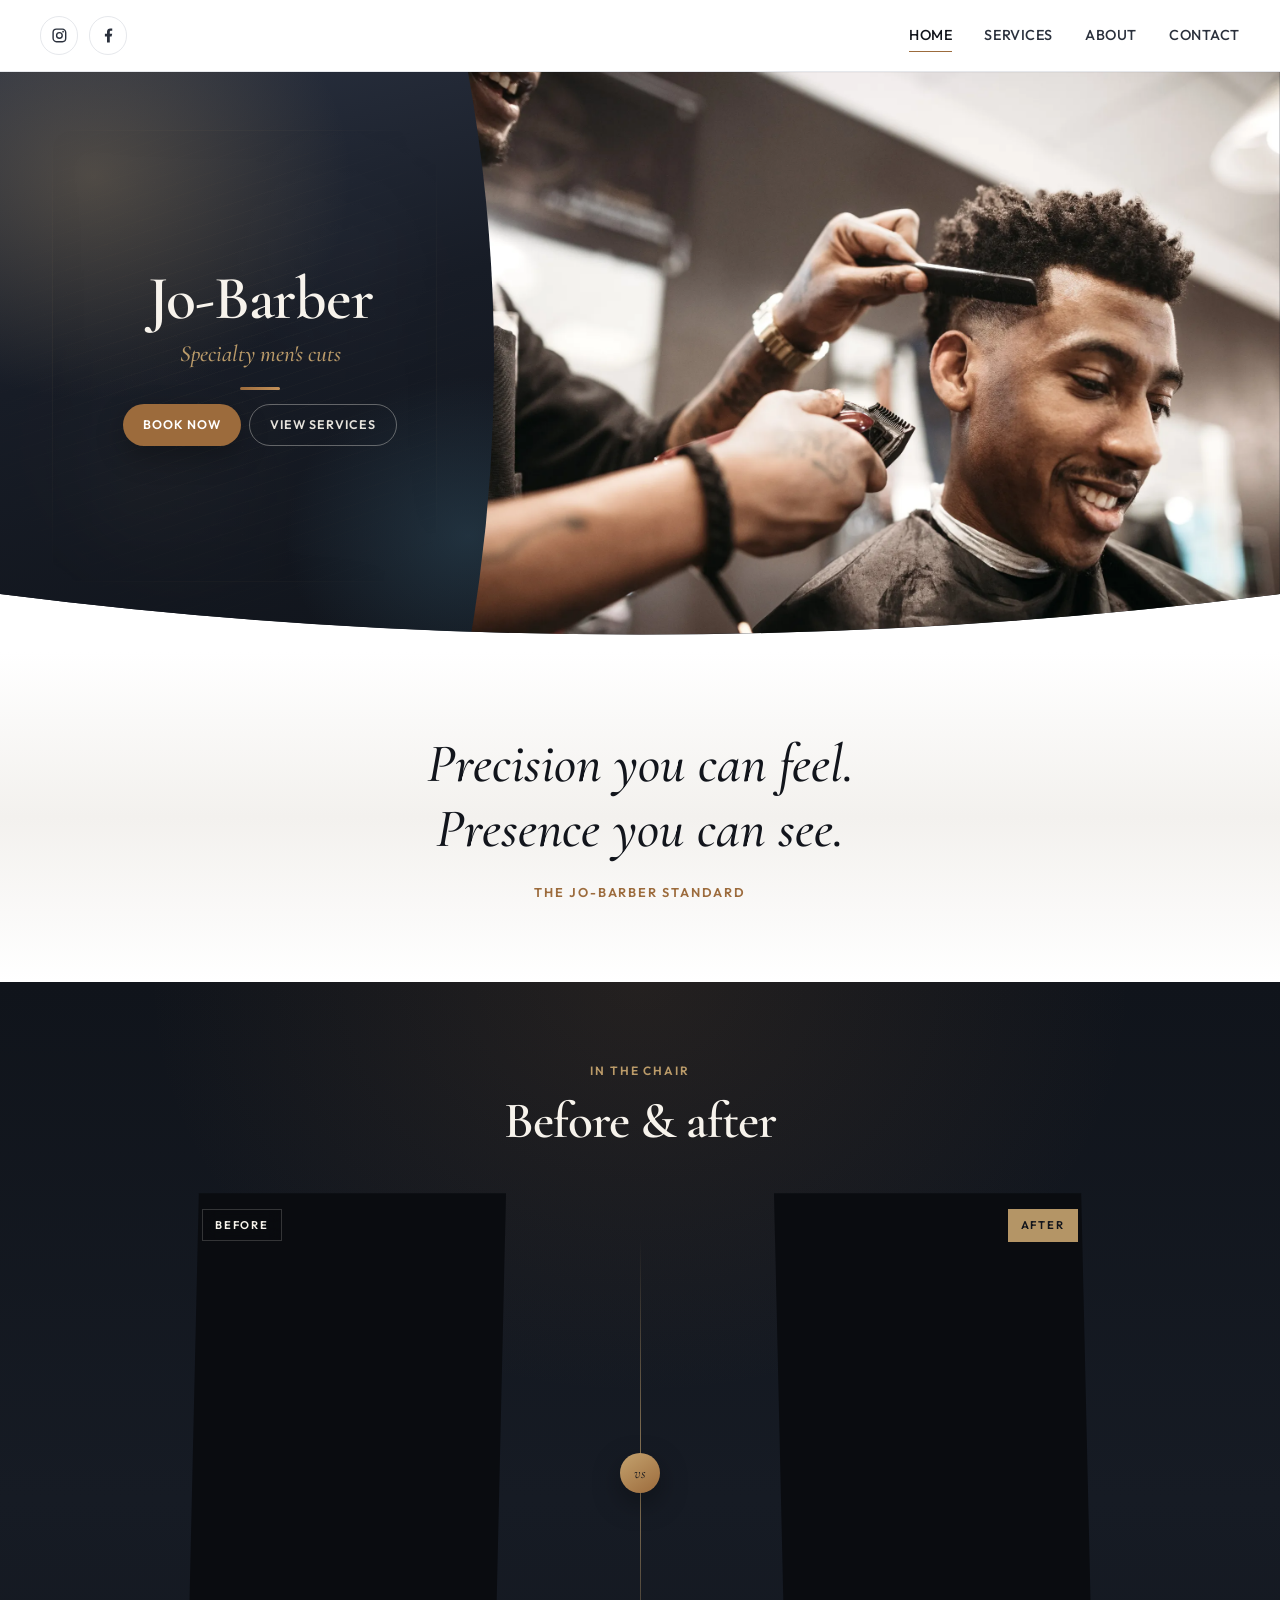
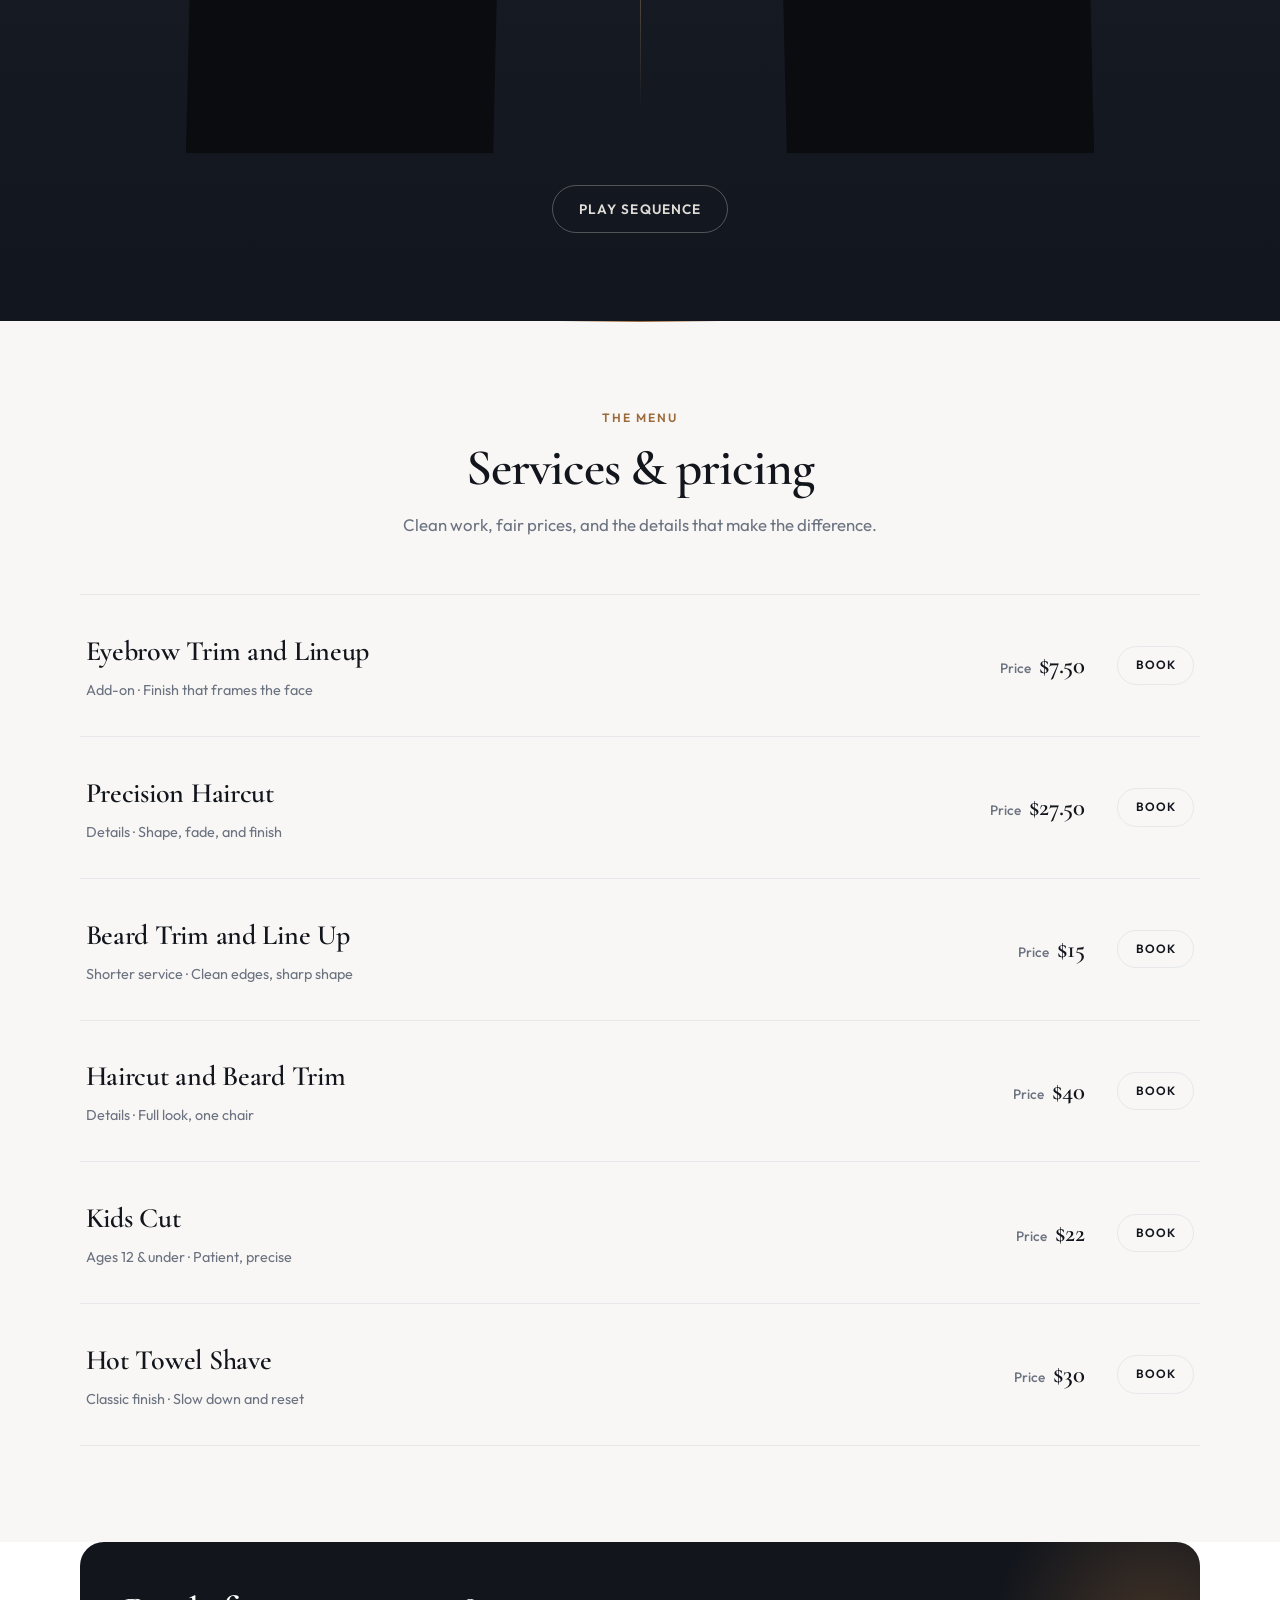
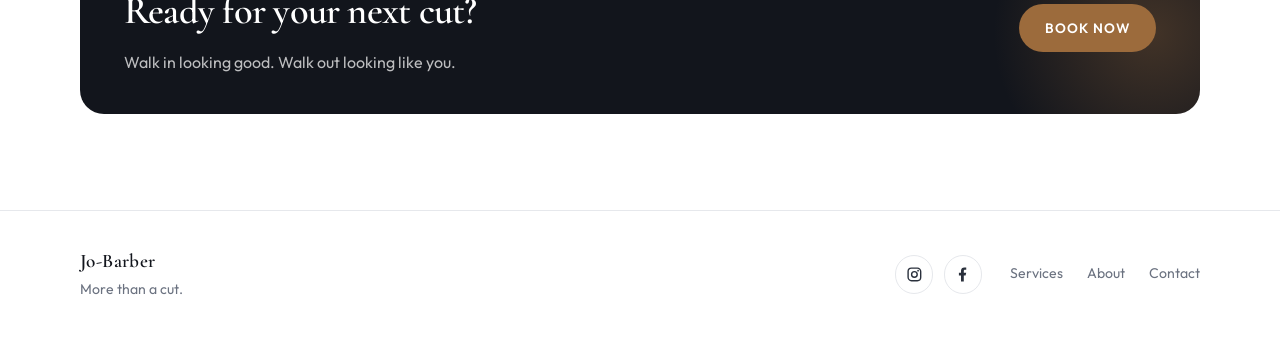
==== index.html @ af5b4050 "Initial commit of the Jo-Barber static site. Ready for GitHub Pages hosting with relative asset path" ====
<!DOCTYPE html>
<html lang="en">
  <head>
    <meta charset="UTF-8" />
    <meta name="viewport" content="width=device-width, initial-scale=1.0" />
    <title>Jo-Barber — Specialty men's cuts</title>
    <meta
      name="description"
      content="Jo-Barber — specialty men's cuts, clean lineups, and grooming that feels personal. Book your next appointment."
    />
    <link rel="preconnect" href="https://fonts.googleapis.com" />
    <link rel="preconnect" href="https://fonts.gstatic.com" crossorigin />
    <link
      href="https://fonts.googleapis.com/css2?family=Cormorant+Garamond:ital,wght@0,500;0,600;0,700;1,500&family=Outfit:wght@400;500;600;700&display=swap"
      rel="stylesheet"
    />
    <link rel="stylesheet" href="css/styles.css" />
  </head>
  <body>
    <svg class="hero-svg-defs" aria-hidden="true" focusable="false">
      <defs>
        <!-- Soft single bulge on the panel's right edge -->
        <clipPath id="panel-clip" clipPathUnits="objectBoundingBox">
          <path d="M 0 0 L 0.9 0 Q 1 0.5 0.9 1 L 0 1 Z" />
        </clipPath>
        <!-- Convex bottom across the full banner (text + image) — gentler so CTAs stay clear -->
        <clipPath id="banner-clip" clipPathUnits="objectBoundingBox">
          <path d="M 0 0 L 1 0 L 1 0.9 Q 0.5 1.04 0 0.9 Z" />
        </clipPath>
      </defs>
    </svg>

    <header class="site-header site-header--home">
      <div class="site-header__inner">
        <div class="social" aria-label="Social media">
          <a
            class="social__link social__link--ig"
            href="https://www.instagram.com/jo_barber32/"
            target="_blank"
            rel="noopener noreferrer"
            aria-label="Instagram"
          >
            <svg viewBox="0 0 24 24" aria-hidden="true">
              <path
                d="M7.8 2h8.4C19.4 2 22 4.6 22 7.8v8.4a5.8 5.8 0 0 1-5.8 5.8H7.8C4.6 22 2 19.4 2 16.2V7.8A5.8 5.8 0 0 1 7.8 2m-.2 2A3.6 3.6 0 0 0 4 7.6v8.8C4 18.39 5.61 20 7.6 20h8.8a3.6 3.6 0 0 0 3.6-3.6V7.6C20 5.61 18.39 4 16.4 4H7.6m9.65 1.5a1.25 1.25 0 0 1 1.25 1.25A1.25 1.25 0 0 1 17.25 8 1.25 1.25 0 0 1 16 6.75a1.25 1.25 0 0 1 1.25-1.25M12 7a5 5 0 0 1 5 5 5 5 0 0 1-5 5 5 5 0 0 1-5-5 5 5 0 0 1 5-5m0 2a3 3 0 0 0-3 3 3 3 0 0 0 3 3 3 3 0 0 0 3-3 3 3 0 0 0-3-3z"
              />
            </svg>
          </a>
          <a
            class="social__link social__link--fb"
            href="https://www.facebook.com/jorun.christianson.7"
            target="_blank"
            rel="noopener noreferrer"
            aria-label="Facebook"
          >
            <svg viewBox="0 0 24 24" aria-hidden="true">
              <path
                d="M14 13.5h2.5l1-4H14v-2c0-1.03 0-2 2-2h1.5V2.14c-.326-.043-1.557-.14-2.857-.14C11.928 2 10 3.657 10 6.7v2.8H7v4h3V22h4v-8.5z"
              />
            </svg>
          </a>
        </div>
        <button class="nav-toggle" type="button" aria-label="Open menu" aria-expanded="false">
          <span></span>
        </button>
        <nav class="nav" aria-label="Primary">
          <a href="index.html" aria-current="page">Home</a>
          <a href="services.html">Services</a>
          <a href="about.html">About</a>
          <a href="contact.html">Contact</a>
        </nav>
      </div>
    </header>

    <main>
      <section class="hero" aria-label="Welcome">
        <div class="hero__media">
              <img
                src="images/todecacho.webp"
                alt="Barber detailing a clean hairline with clippers"
                width="1600"
                height="1067"
              />
        </div>
        <div class="hero__panel">
          <div class="hero__pattern" aria-hidden="true"></div>
          <div class="hero__copy">
            <h1 class="hero__title">Jo-Barber</h1>
            <p class="hero__tagline">Specialty men's cuts</p>
            <div class="hero__accent" aria-hidden="true"></div>
            <div class="hero__actions">
              <button class="btn btn--primary" type="button">Book Now</button>
              <a class="btn btn--ghost" href="services.html">View services</a>
            </div>
          </div>
        </div>
      </section>

      <section class="statement reveal">
        <div class="container">
          <p class="statement__quote">
            Precision you can feel. Presence you can see.
          </p>
          <p class="statement__attr">The Jo-Barber standard</p>
        </div>
      </section>

      <section class="reel" aria-label="Before and after">
        <div class="container">
          <header class="reel__header reveal">
            <p class="section__eyebrow">In the chair</p>
            <h2 class="section__title">Before &amp; after</h2>
          </header>

          <div class="reel__stage reveal">
            <div class="reel__panel">
              <div class="reel__frame">
                <video
                  class="reel__video reel__video--before"
                  src="images/before.mp4"
                  muted
                  playsinline
                  preload="auto"
                ></video>
                <span class="reel__tag">Before</span>
              </div>
            </div>

            <div class="reel__split" aria-hidden="true">
              <span class="reel__split-line"></span>
              <span class="reel__split-mark">vs</span>
            </div>

            <div class="reel__panel">
              <div class="reel__frame">
                <video
                  class="reel__video reel__video--after"
                  src="images/after.mp4"
                  muted
                  playsinline
                  preload="auto"
                ></video>
                <span class="reel__tag reel__tag--after">After</span>
              </div>
            </div>
          </div>

          <div class="reel__controls reveal">
            <button class="btn btn--ghost reel__toggle" type="button" aria-pressed="false">
              Play sequence
            </button>
          </div>
        </div>
      </section>

      <section class="section services" id="services">
        <div class="container">
          <header class="section__header reveal">
            <p class="section__eyebrow">The menu</p>
            <h2 class="section__title">Services &amp; pricing</h2>
            <p class="section__sub">
              Clean work, fair prices, and the details that make the difference.
            </p>
          </header>

          <ul class="service-list">
            <li class="service">
              <div class="service__info">
                <h3 class="service__name">Eyebrow Trim and Lineup</h3>
                <p class="service__meta">Add-on · Finish that frames the face</p>
              </div>
              <p class="service__price"><span>Price</span> $7.50</p>
              <button class="btn btn--ghost btn--sm" type="button">Book</button>
            </li>

            <li class="service">
              <div class="service__info">
                <h3 class="service__name">Precision Haircut</h3>
                <p class="service__meta">Details · Shape, fade, and finish</p>
              </div>
              <p class="service__price"><span>Price</span> $27.50</p>
              <button class="btn btn--ghost btn--sm" type="button">Book</button>
            </li>

            <li class="service">
              <div class="service__info">
                <h3 class="service__name">Beard Trim and Line Up</h3>
                <p class="service__meta">Shorter service · Clean edges, sharp shape</p>
              </div>
              <p class="service__price"><span>Price</span> $15</p>
              <button class="btn btn--ghost btn--sm" type="button">Book</button>
            </li>

            <li class="service">
              <div class="service__info">
                <h3 class="service__name">Haircut and Beard Trim</h3>
                <p class="service__meta">Details · Full look, one chair</p>
              </div>
              <p class="service__price"><span>Price</span> $40</p>
              <button class="btn btn--ghost btn--sm" type="button">Book</button>
            </li>

            <li class="service">
              <div class="service__info">
                <h3 class="service__name">Kids Cut</h3>
                <p class="service__meta">Ages 12 &amp; under · Patient, precise</p>
              </div>
              <p class="service__price"><span>Price</span> $22</p>
              <button class="btn btn--ghost btn--sm" type="button">Book</button>
            </li>

            <li class="service">
              <div class="service__info">
                <h3 class="service__name">Hot Towel Shave</h3>
                <p class="service__meta">Classic finish · Slow down and reset</p>
              </div>
              <p class="service__price"><span>Price</span> $30</p>
              <button class="btn btn--ghost btn--sm" type="button">Book</button>
            </li>
          </ul>
        </div>
      </section>

      <section class="cta">
        <div class="container">
          <div class="cta__panel reveal">
            <div class="cta__copy">
              <h2>Ready for your next cut?</h2>
              <p>Walk in looking good. Walk out looking like you.</p>
            </div>
            <button class="btn btn--primary" type="button">Book Now</button>
          </div>
        </div>
      </section>
    </main>

    <footer class="site-footer">
      <div class="container site-footer__inner">
        <div class="site-footer__brand">
          <a class="brand" href="index.html">Jo-Barber</a>
          <p>More than a cut.</p>
        </div>
        <div class="site-footer__actions">
          <div class="social" aria-label="Social media">
            <a
              class="social__link social__link--ig"
              href="https://www.instagram.com/jo_barber32/"
              target="_blank"
              rel="noopener noreferrer"
              aria-label="Instagram"
            >
              <svg viewBox="0 0 24 24" aria-hidden="true">
                <path
                  d="M7.8 2h8.4C19.4 2 22 4.6 22 7.8v8.4a5.8 5.8 0 0 1-5.8 5.8H7.8C4.6 22 2 19.4 2 16.2V7.8A5.8 5.8 0 0 1 7.8 2m-.2 2A3.6 3.6 0 0 0 4 7.6v8.8C4 18.39 5.61 20 7.6 20h8.8a3.6 3.6 0 0 0 3.6-3.6V7.6C20 5.61 18.39 4 16.4 4H7.6m9.65 1.5a1.25 1.25 0 0 1 1.25 1.25A1.25 1.25 0 0 1 17.25 8 1.25 1.25 0 0 1 16 6.75a1.25 1.25 0 0 1 1.25-1.25M12 7a5 5 0 0 1 5 5 5 5 0 0 1-5 5 5 5 0 0 1-5-5 5 5 0 0 1 5-5m0 2a3 3 0 0 0-3 3 3 3 0 0 0 3 3 3 3 0 0 0 3-3 3 3 0 0 0-3-3z"
                />
              </svg>
            </a>
            <a
              class="social__link social__link--fb"
              href="https://www.facebook.com/jorun.christianson.7"
              target="_blank"
              rel="noopener noreferrer"
              aria-label="Facebook"
            >
              <svg viewBox="0 0 24 24" aria-hidden="true">
                <path
                  d="M14 13.5h2.5l1-4H14v-2c0-1.03 0-2 2-2h1.5V2.14c-.326-.043-1.557-.14-2.857-.14C11.928 2 10 3.657 10 6.7v2.8H7v4h3V22h4v-8.5z"
                />
              </svg>
            </a>
          </div>
          <nav class="footer-nav" aria-label="Footer">
            <a href="services.html">Services</a>
            <a href="about.html">About</a>
            <a href="contact.html">Contact</a>
          </nav>
        </div>
      </div>
    </footer>

    <script src="js/main.js"></script>
  </body>
</html>
---- css/styles.css ----
/* Jo-Barber — modern barbershop landing */

:root {
  --ink: #12151c;
  --ink-soft: #2a303c;
  --muted: #6b7280;
  --line: #e6e8ec;
  --paper: #f8f7f5;
  --white: #ffffff;
  --accent: #9c6b3c;
  --accent-deep: #7a5230;
  --accent-soft: rgba(156, 107, 60, 0.12);
  --shadow: 0 24px 60px rgba(18, 21, 28, 0.12);
  --font-display: "Cormorant Garamond", Georgia, serif;
  --font-body: "Outfit", system-ui, sans-serif;
  --nav-h: 4.5rem;
  --ease: cubic-bezier(0.22, 1, 0.36, 1);
}

*,
*::before,
*::after {
  box-sizing: border-box;
}

html {
  scroll-behavior: smooth;
}

body {
  margin: 0;
  font-family: var(--font-body);
  color: var(--ink);
  background: var(--white);
  line-height: 1.55;
  -webkit-font-smoothing: antialiased;
  text-rendering: optimizeLegibility;
}

img {
  display: block;
  max-width: 100%;
}

a {
  color: inherit;
  text-decoration: none;
}

button {
  font: inherit;
  cursor: pointer;
  border: none;
  background: none;
}

.container {
  width: min(1120px, calc(100% - 3rem));
  margin-inline: auto;
}

/* —— Header —— */
.site-header {
  position: relative;
  z-index: 30;
  height: var(--nav-h);
  background: var(--white);
  border-bottom: 1px solid var(--line);
  box-shadow: 0 1px 0 rgba(18, 21, 28, 0.03);
}

.site-header__inner {
  position: relative;
  height: 100%;
  display: flex;
  align-items: center;
  justify-content: space-between;
  width: min(1200px, calc(100% - 2.5rem));
  margin-inline: auto;
}

.site-header--home .site-header__inner {
  justify-content: flex-end;
}

.site-header--home .nav-toggle {
  position: static;
  margin-left: auto;
}

.brand {
  font-family: var(--font-display);
  font-size: 1.45rem;
  font-weight: 600;
  letter-spacing: 0.02em;
  color: var(--ink);
}

.nav {
  display: flex;
  align-items: center;
  gap: 2rem;
}

.nav a {
  font-size: 0.9rem;
  font-weight: 500;
  letter-spacing: 0.04em;
  text-transform: uppercase;
  color: var(--ink-soft);
  position: relative;
  transition: color 0.25s var(--ease);
}

.nav a::after {
  content: "";
  position: absolute;
  left: 0;
  bottom: -0.35rem;
  width: 100%;
  height: 1.5px;
  background: var(--accent);
  transform: scaleX(0);
  transform-origin: left;
  transition: transform 0.3s var(--ease);
}

.nav a:hover,
.nav a[aria-current="page"] {
  color: var(--ink);
}

.nav a:hover::after,
.nav a[aria-current="page"]::after {
  transform: scaleX(1);
}

.nav-toggle {
  display: none;
  width: 2.5rem;
  height: 2.5rem;
  place-items: center;
  border-radius: 999px;
  border: 1px solid var(--line);
}

.nav-toggle span {
  display: block;
  width: 1.1rem;
  height: 1.5px;
  background: var(--ink);
  position: relative;
}

.nav-toggle span::before,
.nav-toggle span::after {
  content: "";
  position: absolute;
  left: 0;
  width: 100%;
  height: 100%;
  background: var(--ink);
}

.nav-toggle span::before {
  top: -5px;
}

.nav-toggle span::after {
  top: 5px;
}

/* —— Buttons —— */
.btn {
  display: inline-flex;
  align-items: center;
  justify-content: center;
  gap: 0.5rem;
  min-height: 3rem;
  padding: 0.75rem 1.6rem;
  border-radius: 999px;
  font-size: 0.85rem;
  font-weight: 600;
  letter-spacing: 0.08em;
  text-transform: uppercase;
  transition:
    background 0.3s var(--ease),
    color 0.3s var(--ease),
    transform 0.3s var(--ease),
    box-shadow 0.3s var(--ease);
}

.btn--primary {
  background: var(--ink);
  color: var(--white);
  box-shadow: 0 10px 30px rgba(18, 21, 28, 0.18);
}

.btn--primary:hover {
  background: var(--accent-deep);
  transform: translateY(-2px);
  box-shadow: 0 14px 34px rgba(122, 82, 48, 0.28);
}

.btn--ghost {
  background: transparent;
  color: var(--ink);
  border: 1px solid var(--line);
}

.btn--ghost:hover {
  border-color: var(--ink);
  background: var(--paper);
}

.hero__panel .btn--primary {
  background: var(--accent);
  color: var(--white);
  box-shadow: 0 10px 28px rgba(0, 0, 0, 0.28);
}

.hero__panel .btn--primary:hover {
  background: #b57d48;
  transform: translateY(-2px);
}

.hero__panel .btn--ghost {
  color: rgba(247, 243, 236, 0.92);
  border-color: rgba(247, 243, 236, 0.35);
}

.hero__panel .btn--ghost:hover {
  border-color: rgba(247, 243, 236, 0.7);
  background: rgba(255, 255, 255, 0.08);
}

.btn--sm {
  min-height: 2.4rem;
  padding: 0.45rem 1.1rem;
  font-size: 0.75rem;
}

/* —— Hero —— */
.hero {
  position: relative;
  height: clamp(440px, 52vw, 580px);
  background: #141820;
  overflow: hidden;
  clip-path: url(#banner-clip);
  -webkit-clip-path: url(#banner-clip);
}

.hero__media {
  position: absolute;
  inset: 0 0 0 30%;
  opacity: 0;
  animation: imageIn 1.1s var(--ease) 0.15s forwards;
}

.hero__media img {
  width: 100%;
  height: 100%;
  object-fit: cover;
  object-position: 55% center;
}

.hero__panel {
  position: absolute;
  z-index: 2;
  top: 0;
  left: 0;
  bottom: 0;
  width: min(42%, 520px);
  display: grid;
  place-items: center;
  background:
    radial-gradient(ellipse 90% 70% at 18% 18%, rgba(196, 162, 110, 0.28), transparent 55%),
    radial-gradient(ellipse 70% 55% at 90% 80%, rgba(55, 90, 110, 0.4), transparent 50%),
    linear-gradient(165deg, #2a3140 0%, #171c26 45%, #10141b 100%);
  clip-path: url(#panel-clip);
  -webkit-clip-path: url(#panel-clip);
}

.hero__pattern {
  position: absolute;
  inset: 0;
  opacity: 0.55;
  background-image:
    repeating-linear-gradient(
      -18deg,
      transparent 0,
      transparent 11px,
      rgba(196, 162, 110, 0.05) 11px,
      rgba(196, 162, 110, 0.05) 12px
    ),
    linear-gradient(135deg, rgba(255, 255, 255, 0.04) 1px, transparent 1px);
  background-size: auto, 22px 22px;
  pointer-events: none;
  mask-image: radial-gradient(ellipse 75% 70% at 45% 48%, #000 15%, transparent 72%);
}

.hero__pattern::before {
  content: "";
  position: absolute;
  inset: 0;
  background:
    radial-gradient(circle at 70% 30%, rgba(255, 255, 255, 0.06), transparent 28%),
    radial-gradient(circle at 25% 75%, rgba(196, 162, 110, 0.1), transparent 32%);
}

.hero__pattern::after {
  content: "";
  position: absolute;
  inset: 10% 16% 12% 10%;
  border: 1px solid rgba(196, 162, 110, 0.22);
  border-radius: 1.15rem;
  box-shadow: inset 0 0 40px rgba(0, 0, 0, 0.2);
  pointer-events: none;
}

.hero__copy {
  position: relative;
  z-index: 1;
  display: flex;
  flex-direction: column;
  align-items: center;
  justify-content: center;
  text-align: center;
  width: min(100%, 20.5rem);
  margin: 0;
  padding: 1.5rem 1.25rem 2rem;
  box-sizing: border-box;
}

.hero__title {
  font-family: var(--font-display);
  font-size: clamp(2.6rem, 5vw, 3.85rem);
  font-weight: 600;
  line-height: 0.95;
  letter-spacing: -0.02em;
  color: #f7f3ec;
  margin: 0;
  white-space: nowrap;
  opacity: 0;
  animation: riseIn 1s var(--ease) 0.15s forwards;
}

.hero__tagline {
  font-family: var(--font-display);
  font-size: clamp(1.15rem, 2vw, 1.45rem);
  font-weight: 500;
  font-style: italic;
  color: rgba(196, 162, 110, 0.95);
  margin: 0.55rem 0 0;
  opacity: 0;
  animation: riseIn 1s var(--ease) 0.3s forwards;
}

.hero__accent {
  width: 2.5rem;
  height: 3px;
  margin: 0.85rem auto 0.85rem;
  background: linear-gradient(90deg, var(--accent), #c4925a);
  border-radius: 2px;
  opacity: 0;
  animation: riseIn 0.8s var(--ease) 0.45s forwards;
}

.hero__lede {
  margin: 0 0 1.25rem;
  color: rgba(232, 228, 220, 0.72);
  font-size: 0.92rem;
  line-height: 1.5;
  max-width: 26ch;
  opacity: 0;
  animation: riseIn 1s var(--ease) 0.55s forwards;
}

.hero__actions {
  display: flex;
  flex-wrap: nowrap;
  justify-content: center;
  align-items: center;
  gap: 0.55rem;
  opacity: 0;
  animation: riseIn 1s var(--ease) 0.55s forwards;
}

.hero__actions .btn {
  min-height: 2.65rem;
  padding: 0.6rem 1.25rem;
  font-size: 0.78rem;
}

@keyframes riseIn {
  from {
    opacity: 0;
    transform: translateY(18px);
  }
  to {
    opacity: 1;
    transform: translateY(0);
  }
}

@keyframes imageIn {
  from {
    opacity: 0;
    transform: scale(1.04);
  }
  to {
    opacity: 1;
    transform: scale(1);
  }
}

.hero-svg-defs {
  position: absolute;
  width: 0;
  height: 0;
  overflow: hidden;
}

/* —— Section shared —— */
.section {
  padding: 5.5rem 0 6rem;
}

.section__header {
  text-align: center;
  max-width: 36rem;
  margin: 0 auto 3.5rem;
}

.section__eyebrow {
  margin: 0 0 0.75rem;
  font-size: 0.75rem;
  font-weight: 600;
  letter-spacing: 0.16em;
  text-transform: uppercase;
  color: var(--accent);
}

.section__title {
  margin: 0;
  font-family: var(--font-display);
  font-size: clamp(2.2rem, 4vw, 3.25rem);
  font-weight: 600;
  letter-spacing: -0.02em;
  line-height: 1.1;
  color: var(--ink);
}

.section__sub {
  margin: 1rem 0 0;
  color: var(--muted);
  font-size: 1.05rem;
}

/* —— Services —— */
.services {
  background: var(--paper);
  position: relative;
}

.services::before {
  content: "";
  position: absolute;
  left: 50%;
  top: 0;
  width: min(160px, 30vw);
  height: 1px;
  background: linear-gradient(90deg, transparent, var(--accent), transparent);
  transform: translateX(-50%);
}

.service-list {
  list-style: none;
  margin: 0;
  padding: 0;
  border-top: 1px solid var(--line);
}

.service {
  display: grid;
  grid-template-columns: 1fr auto auto;
  align-items: center;
  gap: 1.25rem 2rem;
  padding: 1.65rem 0.35rem;
  border-bottom: 1px solid var(--line);
  opacity: 0;
  transform: translateY(22px);
  transition:
    opacity 0.7s var(--ease),
    transform 0.7s var(--ease),
    background 0.3s var(--ease);
}

.service.is-visible {
  opacity: 1;
  transform: translateY(0);
}

.service:hover {
  background: rgba(255, 255, 255, 0.65);
}

.service__name {
  margin: 0;
  font-family: var(--font-display);
  font-size: clamp(1.35rem, 2.2vw, 1.75rem);
  font-weight: 600;
  letter-spacing: -0.01em;
  color: var(--ink);
}

.service__meta {
  margin: 0.35rem 0 0;
  font-size: 0.9rem;
  color: var(--muted);
}

.service__price {
  font-family: var(--font-display);
  font-size: 1.55rem;
  font-weight: 600;
  color: var(--ink);
  white-space: nowrap;
}

.service__price span {
  font-size: 0.85rem;
  font-family: var(--font-body);
  font-weight: 500;
  color: var(--muted);
  margin-right: 0.15rem;
}

/* —— Statement strip —— */
.statement {
  padding: 5rem 0;
  text-align: center;
  background:
    linear-gradient(180deg, var(--white), #f3f1ee 50%, var(--white));
}

.statement__quote {
  margin: 0 auto;
  max-width: 22ch;
  font-family: var(--font-display);
  font-size: clamp(2rem, 4.5vw, 3.4rem);
  font-weight: 500;
  font-style: italic;
  line-height: 1.2;
  color: var(--ink);
}

.statement__attr {
  margin: 1.25rem 0 0;
  font-size: 0.8rem;
  letter-spacing: 0.14em;
  text-transform: uppercase;
  color: var(--accent);
  font-weight: 600;
}

/* —— CTA band —— */
.cta {
  padding: 0 0 6rem;
}

.cta__panel {
  display: flex;
  flex-wrap: wrap;
  align-items: center;
  justify-content: space-between;
  gap: 1.5rem 2rem;
  padding: 2.5rem 2.75rem;
  background: var(--ink);
  color: var(--white);
  border-radius: 1.5rem;
  overflow: hidden;
  position: relative;
}

.cta__panel::before {
  content: "";
  position: absolute;
  inset: -40% -10% auto auto;
  width: 320px;
  height: 320px;
  border-radius: 50%;
  background: radial-gradient(circle, rgba(156, 107, 60, 0.35), transparent 70%);
  pointer-events: none;
}

.cta__copy {
  position: relative;
  z-index: 1;
}

.cta__copy h2 {
  margin: 0;
  font-family: var(--font-display);
  font-size: clamp(1.8rem, 3vw, 2.4rem);
  font-weight: 600;
  letter-spacing: -0.02em;
}

.cta__copy p {
  margin: 0.5rem 0 0;
  color: rgba(255, 255, 255, 0.72);
  max-width: 36ch;
}

.cta__panel .btn--primary {
  position: relative;
  z-index: 1;
  background: var(--accent);
  box-shadow: none;
}

.cta__panel .btn--primary:hover {
  background: #b57d48;
}

/* —— Footer —— */
.site-footer {
  border-top: 1px solid var(--line);
  padding: 2.25rem 0 2.75rem;
}

.site-footer__inner {
  display: flex;
  flex-wrap: wrap;
  align-items: center;
  justify-content: space-between;
  gap: 1.25rem 1.5rem;
}

.site-footer .brand {
  font-size: 1.2rem;
}

.site-footer p {
  margin: 0;
  font-size: 0.88rem;
  color: var(--muted);
}

.site-footer__brand {
  display: flex;
  flex-direction: column;
  gap: 0.15rem;
}

.site-footer__actions {
  display: flex;
  flex-wrap: wrap;
  align-items: center;
  gap: 1.25rem 1.75rem;
}

.footer-nav {
  display: flex;
  gap: 1.5rem;
}

.footer-nav a {
  font-size: 0.88rem;
  color: var(--muted);
  transition: color 0.2s ease;
}

.footer-nav a:hover {
  color: var(--ink);
}

/* —— Social icons —— */
.social {
  display: flex;
  align-items: center;
  gap: 0.65rem;
}

.social__link {
  display: grid;
  place-items: center;
  width: 2.4rem;
  height: 2.4rem;
  border-radius: 999px;
  color: var(--ink-soft);
  border: 1px solid var(--line);
  background: var(--white);
  transition:
    color 0.3s var(--ease),
    background 0.3s var(--ease),
    border-color 0.3s var(--ease),
    transform 0.35s var(--ease),
    box-shadow 0.35s var(--ease);
}

.social__link svg {
  width: 1.05rem;
  height: 1.05rem;
  fill: currentColor;
  transition: transform 0.35s var(--ease);
}

.social__link:hover {
  transform: scale(1.14);
  box-shadow: 0 10px 24px rgba(18, 21, 28, 0.12);
}

.social__link:hover svg {
  transform: scale(1.08);
}

.social__link--ig:hover {
  color: #fff;
  border-color: transparent;
  background: linear-gradient(135deg, #f58529, #dd2a7b 50%, #8134af);
}

.social__link--fb:hover {
  color: #fff;
  border-color: #1877f2;
  background: #1877f2;
}

.site-header .social {
  margin-right: auto;
}

.site-header--home .social {
  margin-right: 0;
  position: absolute;
  left: 0;
}

/* —— Cut showcase cards (services page) —— */
.page-hero--services {
  background:
    radial-gradient(ellipse 60% 80% at 10% 0%, rgba(156, 107, 60, 0.12), transparent 50%),
    radial-gradient(ellipse 50% 60% at 90% 40%, rgba(30, 50, 70, 0.06), transparent 45%),
    linear-gradient(180deg, #eceae6 0%, var(--paper) 100%);
  border-bottom: none;
  padding-bottom: 2.5rem;
}

.page-hero--services .section__eyebrow {
  margin-bottom: 0.75rem;
}

.cuts {
  padding: 0 0 6rem;
  background:
    linear-gradient(180deg, var(--paper) 0%, #f3f1ee 40%, var(--white) 100%);
}

.cuts__list {
  display: flex;
  flex-direction: column;
  gap: 2rem;
}

.cut-card {
  display: grid;
  grid-template-columns: minmax(200px, 0.9fr) minmax(0, 1.2fr);
  align-items: stretch;
  min-height: 280px;
  background: #161b24;
  color: #f7f3ec;
  overflow: hidden;
  position: relative;
  box-shadow: 0 28px 60px rgba(18, 21, 28, 0.18);
  transition:
    transform 0.45s var(--ease),
    box-shadow 0.45s var(--ease);
}

.cut-card:hover {
  transform: translateY(-4px);
  box-shadow: 0 36px 70px rgba(18, 21, 28, 0.24);
}

.cut-card:nth-child(even) {
  background: #1a222e;
}

.cut-card__media {
  position: relative;
  min-height: 260px;
  overflow: hidden;
  clip-path: polygon(0 0, 92% 0, 100% 100%, 0 100%);
}

.cut-card__media img {
  width: 100%;
  height: 100%;
  object-fit: cover;
  object-position: center top;
  transition: transform 0.7s var(--ease);
}

.cut-card:hover .cut-card__media img {
  transform: scale(1.05);
}

.cut-card__glow {
  position: absolute;
  inset: 0;
  background: linear-gradient(
    90deg,
    transparent 40%,
    rgba(22, 27, 36, 0.15) 70%,
    rgba(22, 27, 36, 0.85) 100%
  );
  pointer-events: none;
}

.cut-card__body {
  position: relative;
  display: flex;
  flex-direction: column;
  justify-content: center;
  padding: 2.25rem 2.5rem 2.25rem 1.75rem;
  z-index: 1;
}

.cut-card__index {
  position: absolute;
  top: 0.85rem;
  right: 1.25rem;
  font-family: var(--font-display);
  font-size: clamp(3.5rem, 8vw, 5.5rem);
  font-weight: 600;
  line-height: 1;
  color: rgba(255, 255, 255, 0.05);
  pointer-events: none;
  user-select: none;
}

.cut-card__label {
  margin: 0 0 0.45rem;
  font-size: 0.72rem;
  font-weight: 600;
  letter-spacing: 0.18em;
  text-transform: uppercase;
  color: rgba(196, 162, 110, 0.95);
}

.cut-card__title {
  margin: 0;
  font-family: var(--font-display);
  font-size: clamp(1.9rem, 3.5vw, 2.6rem);
  font-weight: 600;
  letter-spacing: -0.02em;
  line-height: 1.05;
  color: #f7f3ec;
}

.cut-card__rule {
  width: 2.25rem;
  height: 2px;
  margin: 1rem 0 1.35rem;
  background: linear-gradient(90deg, var(--accent), #c4925a);
  border-radius: 2px;
}

.cut-card__copy {
  margin: 0 0 1.35rem;
  max-width: 32ch;
  font-size: 0.95rem;
  line-height: 1.55;
  color: rgba(232, 228, 220, 0.7);
}

.cut-card .btn--primary {
  align-self: flex-start;
  background: var(--accent);
  box-shadow: none;
}

.cut-card .btn--primary:hover {
  background: #b57d48;
}

@media (max-width: 720px) {
  .cut-card {
    grid-template-columns: 1fr;
    min-height: 0;
  }

  .cut-card__media {
    min-height: 240px;
    clip-path: polygon(0 0, 100% 0, 100% 92%, 0 100%);
  }

  .cut-card__glow {
    background: linear-gradient(
      180deg,
      transparent 45%,
      rgba(22, 27, 36, 0.35) 75%,
      rgba(22, 27, 36, 0.95) 100%
    );
  }

  .cut-card__body {
    padding: 1.75rem 1.5rem 2rem;
  }
}

/* —— Before / after reel —— */
.reel {
  padding: 5rem 0 5.5rem;
  background:
    radial-gradient(ellipse 70% 80% at 50% 0%, rgba(156, 107, 60, 0.14), transparent 55%),
    linear-gradient(180deg, #10141b 0%, #161b24 55%, #12161e 100%);
  color: #f7f3ec;
  overflow: hidden;
}

.reel__header {
  text-align: center;
  margin-bottom: 2.75rem;
}

.reel__header .section__title {
  color: #f7f3ec;
}

.reel__header .section__eyebrow {
  color: rgba(196, 162, 110, 0.95);
}

.reel__stage {
  display: grid;
  grid-template-columns: 1fr auto 1fr;
  gap: 0;
  align-items: stretch;
  position: relative;
}

.reel__panel {
  min-width: 0;
  transition:
    opacity 0.45s var(--ease),
    transform 0.45s var(--ease),
    filter 0.45s var(--ease);
}

.reel__stage:has(.reel__panel.is-active) .reel__panel:not(.is-active) {
  opacity: 0.45;
  filter: grayscale(0.35);
  transform: scale(0.97);
}

.reel__panel.is-active {
  opacity: 1;
  filter: none;
  transform: scale(1);
  z-index: 1;
}

.reel__frame {
  position: relative;
  aspect-ratio: 9 / 16;
  max-height: min(68vh, 560px);
  margin-inline: auto;
  width: min(100%, 320px);
  overflow: hidden;
  background: #0a0c10;
  box-shadow: 0 30px 60px rgba(0, 0, 0, 0.45);
  clip-path: polygon(4% 0, 100% 0, 96% 100%, 0 100%);
}

.reel__panel:last-child .reel__frame {
  clip-path: polygon(0 0, 96% 0, 100% 100%, 4% 100%);
}

.reel__video {
  width: 100%;
  height: 100%;
  object-fit: cover;
  display: block;
  filter: saturate(1.05) contrast(1.04);
  transition: transform 0.8s var(--ease);
}

.reel__stage:hover .reel__video {
  transform: scale(1.03);
}

.reel__tag {
  position: absolute;
  top: 1rem;
  left: 1rem;
  z-index: 2;
  padding: 0.4rem 0.75rem;
  font-size: 0.7rem;
  font-weight: 600;
  letter-spacing: 0.16em;
  text-transform: uppercase;
  color: #f7f3ec;
  background: rgba(10, 12, 16, 0.55);
  border: 1px solid rgba(247, 243, 236, 0.18);
  backdrop-filter: blur(8px);
}

.reel__tag--after {
  left: auto;
  right: 1rem;
  color: #12151c;
  background: rgba(196, 162, 110, 0.92);
  border-color: transparent;
}

.reel__split {
  display: flex;
  flex-direction: column;
  align-items: center;
  justify-content: center;
  width: 3.5rem;
  position: relative;
  z-index: 2;
}

.reel__split-line {
  position: absolute;
  top: 8%;
  bottom: 8%;
  width: 1px;
  background: linear-gradient(
    180deg,
    transparent,
    rgba(196, 162, 110, 0.7),
    transparent
  );
}

.reel__split-mark {
  position: relative;
  z-index: 1;
  width: 2.5rem;
  height: 2.5rem;
  display: grid;
  place-items: center;
  border-radius: 50%;
  font-family: var(--font-display);
  font-size: 0.95rem;
  font-style: italic;
  color: #12151c;
  background: linear-gradient(145deg, #c4a26e, #9c6b3c);
  box-shadow: 0 10px 28px rgba(0, 0, 0, 0.35);
}

.reel__controls {
  display: flex;
  justify-content: center;
  margin-top: 2rem;
}

.reel__toggle {
  color: rgba(247, 243, 236, 0.9);
  border-color: rgba(247, 243, 236, 0.28);
}

.reel__toggle:hover,
.reel__toggle[aria-pressed="true"] {
  color: #12151c;
  background: rgba(196, 162, 110, 0.95);
  border-color: transparent;
}

@media (max-width: 800px) {
  .reel__stage {
    grid-template-columns: 1fr;
    gap: 1.25rem;
    justify-items: center;
  }

  .reel__split {
    width: 100%;
    height: 2.5rem;
    flex-direction: row;
  }

  .reel__split-line {
    top: 50%;
    bottom: auto;
    left: 10%;
    right: 10%;
    width: auto;
    height: 1px;
    background: linear-gradient(
      90deg,
      transparent,
      rgba(196, 162, 110, 0.7),
      transparent
    );
  }

  .reel__frame,
  .reel__panel:last-child .reel__frame {
    width: min(100%, 280px);
    max-height: 420px;
    clip-path: polygon(0 0, 100% 0, 100% 96%, 0 100%);
  }
}

/* —— Simple interior pages —— */
.page-hero {
  padding: 4.5rem 0;
  background:
    radial-gradient(ellipse 70% 80% at 85% 0%, rgba(156, 107, 60, 0.08), transparent 50%),
    var(--paper);
  border-bottom: 1px solid var(--line);
}

.page-hero--about {
  position: relative;
  padding: 2.75rem clamp(1rem, 3vw, 2rem) 3.25rem;
  min-height: 0;
  display: grid;
  grid-template-columns: minmax(5.5rem, 1fr) minmax(0, 780px) minmax(5.5rem, 1fr);
  gap: clamp(0.75rem, 2vw, 1.75rem);
  align-items: stretch;
  justify-items: center;
  border-bottom: 1px solid var(--line);
  overflow: hidden;
  background:
    radial-gradient(ellipse 70% 80% at 50% 0%, rgba(156, 107, 60, 0.1), transparent 55%),
    linear-gradient(180deg, #eceae6 0%, var(--paper) 100%);
}

.page-hero__rail {
  display: flex;
  flex-direction: column;
  justify-content: space-between;
  width: 100%;
  max-width: 9rem;
  min-height: 100%;
  padding-block: 0.35rem;
  pointer-events: none;
  user-select: none;
}

.page-hero__rail--left {
  align-items: flex-end;
  text-align: right;
  padding-top: 0.25rem;
  padding-bottom: 18%;
}

.page-hero__rail--right {
  align-items: flex-start;
  text-align: left;
  padding-top: 22%;
  padding-bottom: 0.25rem;
}

.page-hero__rail-word {
  display: block;
  font-family: var(--font-display);
  font-size: clamp(1.35rem, 2.4vw, 2rem);
  font-weight: 600;
  letter-spacing: -0.02em;
  line-height: 1.05;
  color: var(--ink);
}

.page-hero__rail-word--soft {
  font-size: clamp(0.95rem, 1.6vw, 1.2rem);
  font-weight: 500;
  font-style: italic;
  color: var(--accent);
  letter-spacing: 0.02em;
}

.page-hero__rail--left .page-hero__rail-word:first-child {
  transform: translateY(0);
}

.page-hero__rail--left .page-hero__rail-word:last-child {
  transform: translateY(12%);
}

.page-hero__rail--right .page-hero__rail-word:first-child {
  transform: translateY(-8%);
}

.page-hero__rail--right .page-hero__rail-word:last-child {
  transform: translateY(18%);
}

.page-hero__frame {
  position: relative;
  width: 100%;
  max-width: 780px;
  overflow: hidden;
  background: #0c0e12;
  box-shadow:
    0 24px 50px rgba(18, 21, 28, 0.18),
    0 0 0 1px rgba(18, 21, 28, 0.06);
  clip-path: polygon(0 0, 100% 0, 100% 94%, 96% 100%, 4% 100%, 0 94%);
}

.page-hero__media {
  position: relative;
  line-height: 0;
}

.page-hero__media img {
  width: 100%;
  height: auto;
  display: block;
}

.page-hero__overlay {
  position: absolute;
  inset: auto 0 0;
  z-index: 1;
  padding: 4.5rem 1.75rem 1.75rem;
  background: linear-gradient(
    180deg,
    transparent 0%,
    rgba(12, 14, 18, 0.2) 30%,
    rgba(12, 14, 18, 0.78) 100%
  );
  color: #f7f3ec;
}

.page-hero--about h1 {
  color: #f7f3ec;
  font-size: clamp(2.2rem, 5vw, 3.4rem);
}

.page-hero--about p {
  color: rgba(232, 228, 220, 0.78);
  margin-top: 0.65rem;
  font-size: 1rem;
}

@media (max-width: 900px) {
  .page-hero--about {
    grid-template-columns: 1fr;
    gap: 1.25rem;
    padding: 1.75rem 1rem 2.25rem;
  }

  .page-hero__rail {
    display: none;
  }

  .page-hero__frame {
    clip-path: none;
  }

  .page-hero__overlay {
    padding: 3.25rem 1.25rem 1.35rem;
  }
}

.page-hero h1 {
  margin: 0;
  font-family: var(--font-display);
  font-size: clamp(2.8rem, 6vw, 4.5rem);
  font-weight: 600;
  letter-spacing: -0.02em;
  line-height: 1;
}

.page-hero p {
  margin: 1rem 0 0;
  max-width: 38ch;
  color: var(--muted);
  font-size: 1.1rem;
}

.page-body {
  padding: 4rem 0 6rem;
  min-height: 30vh;
}

.page-body .placeholder {
  max-width: 40rem;
  color: var(--muted);
  font-size: 1.05rem;
}

/* Reveal utility */
.reveal {
  opacity: 0;
  transform: translateY(24px);
  transition:
    opacity 0.8s var(--ease),
    transform 0.8s var(--ease);
}

.reveal.is-visible {
  opacity: 1;
  transform: translateY(0);
}

/* —— Responsive —— */
@media (max-width: 900px) {
  .hero {
    height: auto;
    display: flex;
    flex-direction: column;
  }

  .hero__media {
    position: relative;
    inset: auto;
    order: 0;
    height: clamp(220px, 52vw, 300px);
  }

  .hero__panel {
    position: relative;
    width: 100%;
    clip-path: none;
    -webkit-clip-path: none;
    order: 1;
    min-height: 320px;
  }

  .hero__pattern {
    opacity: 0.35;
  }

  .hero__pattern::after {
    inset: 8% 6%;
  }

  .hero__copy {
    padding: 2.25rem 1.5rem 2.5rem;
    max-width: 26rem;
    width: 100%;
  }

  .service {
    grid-template-columns: 1fr auto;
    grid-template-areas:
      "name price"
      "name book";
    gap: 0.35rem 1rem;
  }

  .service__info {
    grid-area: name;
  }

  .service__price {
    grid-area: price;
    align-self: end;
  }

  .service .btn {
    grid-area: book;
    justify-self: end;
  }

  .nav-toggle {
    display: grid;
  }

  .nav {
    position: fixed;
    inset: 0 0 auto;
    top: var(--nav-h);
    flex-direction: column;
    align-items: stretch;
    gap: 0;
    padding: 0.75rem 1.25rem 1.25rem;
    background: rgba(255, 255, 255, 0.97);
    backdrop-filter: blur(10px);
    border-bottom: 1px solid var(--line);
    transform: translateY(-120%);
    opacity: 0;
    pointer-events: none;
    transition:
      transform 0.35s var(--ease),
      opacity 0.35s var(--ease);
  }

  .nav.is-open {
    transform: translateY(0);
    opacity: 1;
    pointer-events: auto;
  }

  .nav a {
    padding: 0.9rem 0.25rem;
    border-bottom: 1px solid var(--line);
  }

  .site-header--home .social {
    position: static;
    margin-right: auto;
  }

  .social__link {
    width: 2.2rem;
    height: 2.2rem;
  }

  .cta__panel {
    padding: 2rem 1.5rem;
    border-radius: 1.15rem;
  }
}

@media (max-width: 560px) {
  .container {
    width: min(1120px, calc(100% - 2rem));
  }

  .hero__title {
    font-size: clamp(3rem, 14vw, 4rem);
  }

  .site-header__inner {
    width: min(1200px, calc(100% - 1.5rem));
  }
}

@media (prefers-reduced-motion: reduce) {
  *,
  *::before,
  *::after {
    animation: none !important;
    transition: none !important;
  }

  .hero__title,
  .hero__tagline,
  .hero__accent,
  .hero__actions,
  .hero__visual-frame,
  .service,
  .reveal {
    opacity: 1;
    transform: none;
  }
}
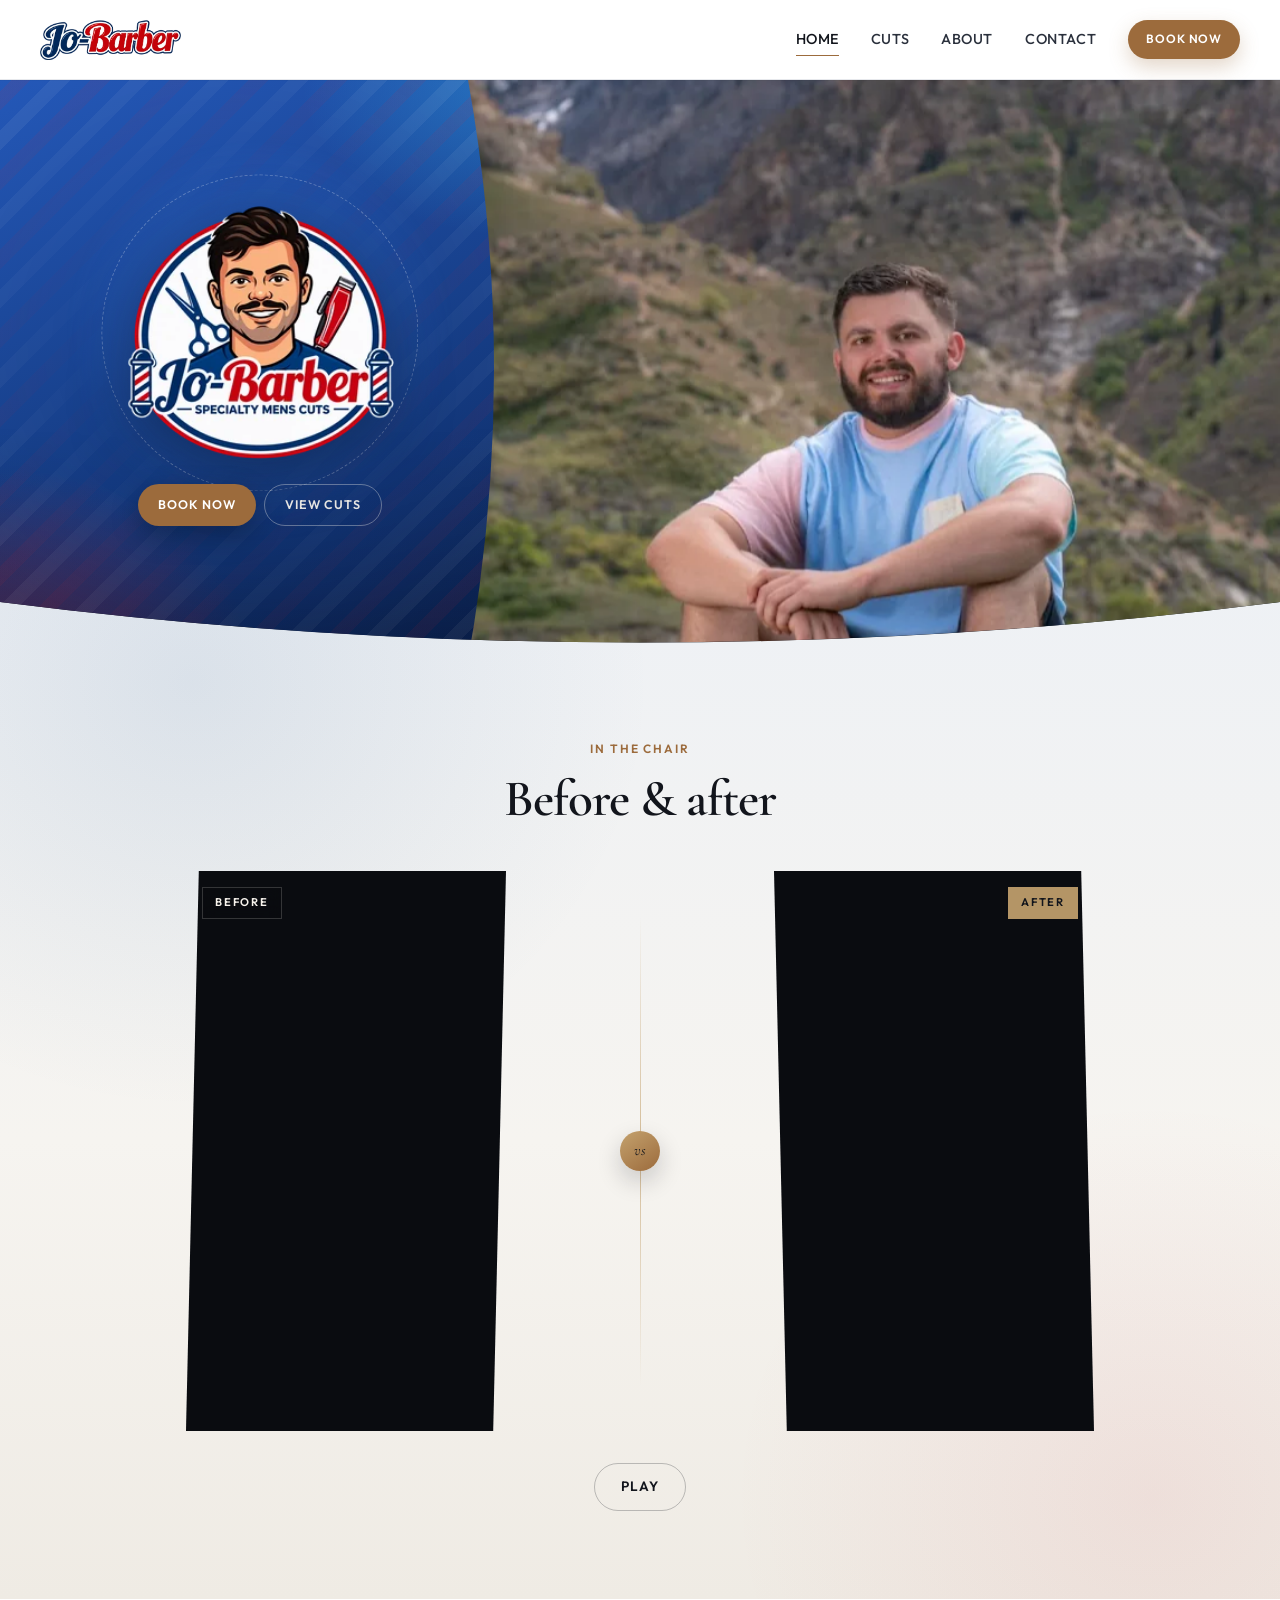
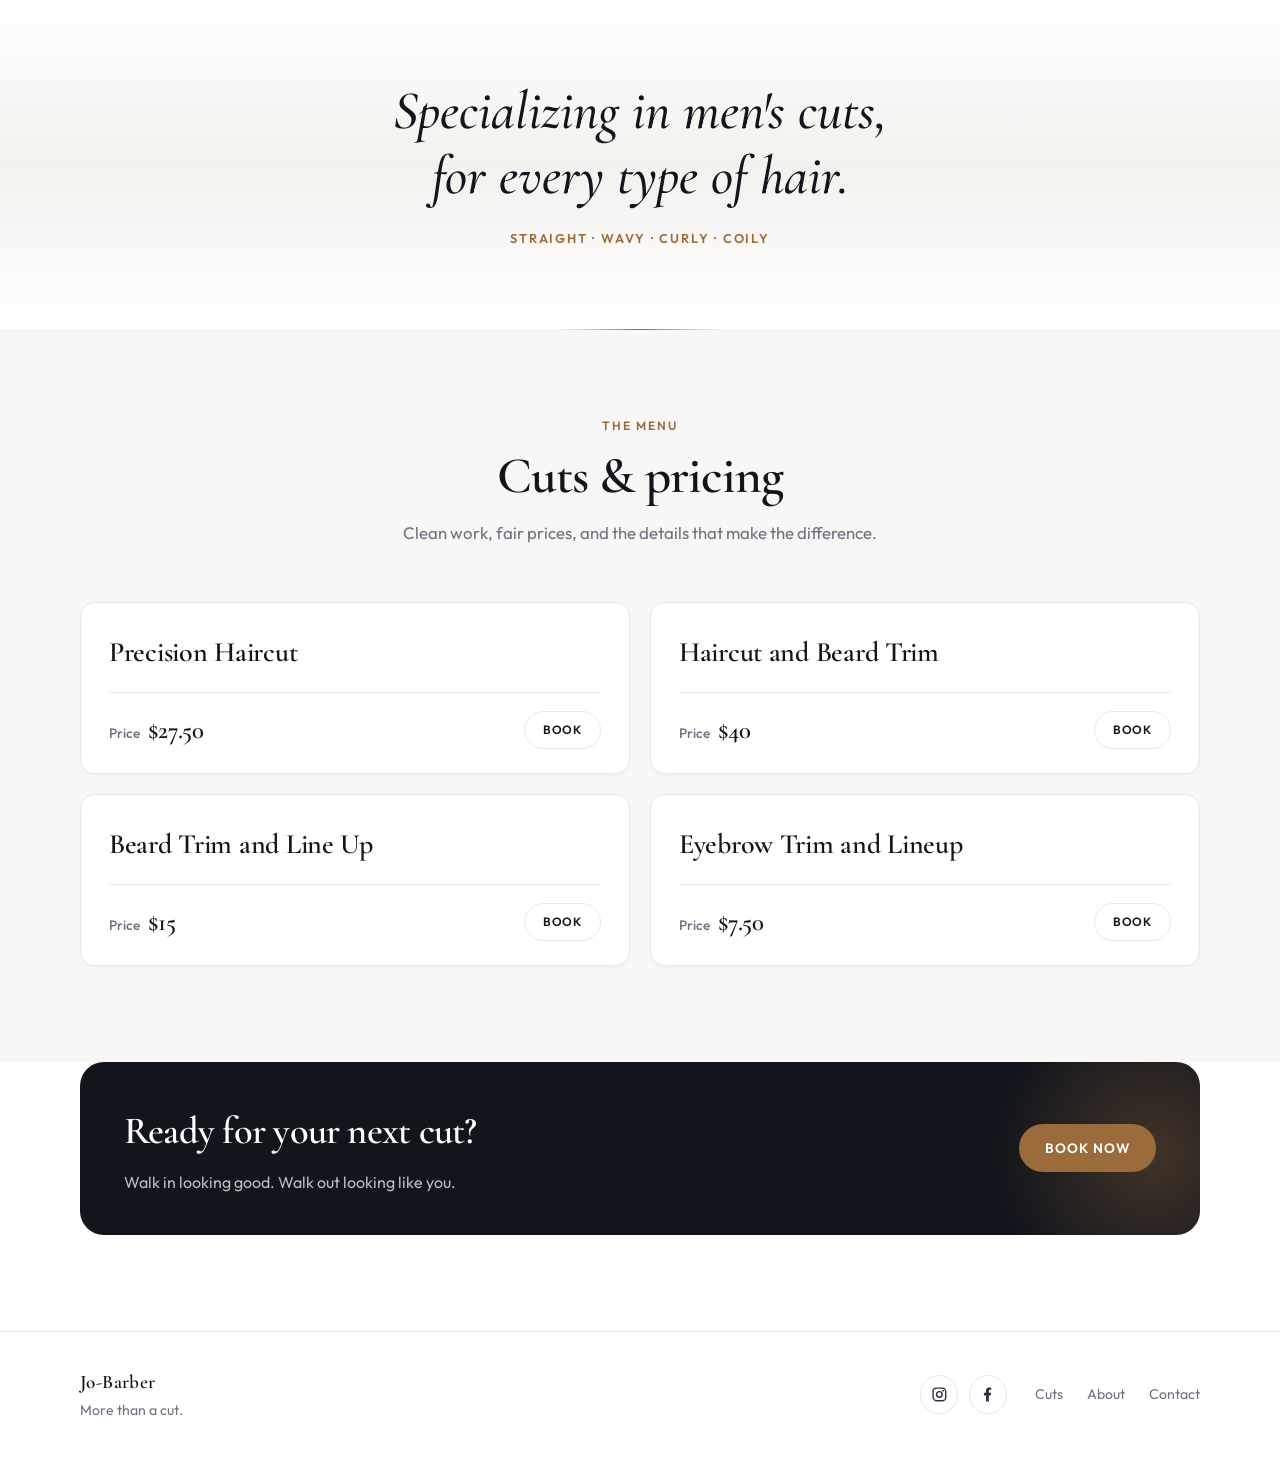
==== commit 8452c95d: "v1: Jorun banner with logo, blue gradient panel, cuts grid, and Setmore booking links. Co-authored-b" ====
--- a/index.html
+++ b/index.html
@@ -14,6 +14,9 @@
       href="https://fonts.googleapis.com/css2?family=Cormorant+Garamond:ital,wght@0,500;0,600;0,700;1,500&family=Outfit:wght@400;500;600;700&display=swap"
       rel="stylesheet"
     />
+    <link rel="icon" type="image/png" sizes="32x32" href="images/favicon-32.png" />
+    <link rel="icon" type="image/png" sizes="192x192" href="images/favicon-192.png" />
+    <link rel="apple-touch-icon" href="images/apple-touch-icon.png" />
     <link rel="stylesheet" href="css/styles.css" />
   </head>
   <body>
@@ -30,89 +33,61 @@
       </defs>
     </svg>
 
-    <header class="site-header site-header--home">
+    <header class="site-header">
       <div class="site-header__inner">
-        <div class="social" aria-label="Social media">
-          <a
-            class="social__link social__link--ig"
-            href="https://www.instagram.com/jo_barber32/"
-            target="_blank"
-            rel="noopener noreferrer"
-            aria-label="Instagram"
-          >
-            <svg viewBox="0 0 24 24" aria-hidden="true">
-              <path
-                d="M7.8 2h8.4C19.4 2 22 4.6 22 7.8v8.4a5.8 5.8 0 0 1-5.8 5.8H7.8C4.6 22 2 19.4 2 16.2V7.8A5.8 5.8 0 0 1 7.8 2m-.2 2A3.6 3.6 0 0 0 4 7.6v8.8C4 18.39 5.61 20 7.6 20h8.8a3.6 3.6 0 0 0 3.6-3.6V7.6C20 5.61 18.39 4 16.4 4H7.6m9.65 1.5a1.25 1.25 0 0 1 1.25 1.25A1.25 1.25 0 0 1 17.25 8 1.25 1.25 0 0 1 16 6.75a1.25 1.25 0 0 1 1.25-1.25M12 7a5 5 0 0 1 5 5 5 5 0 0 1-5 5 5 5 0 0 1-5-5 5 5 0 0 1 5-5m0 2a3 3 0 0 0-3 3 3 3 0 0 0 3 3 3 3 0 0 0 3-3 3 3 0 0 0-3-3z"
-              />
-            </svg>
-          </a>
-          <a
-            class="social__link social__link--fb"
-            href="https://www.facebook.com/jorun.christianson.7"
-            target="_blank"
-            rel="noopener noreferrer"
-            aria-label="Facebook"
-          >
-            <svg viewBox="0 0 24 24" aria-hidden="true">
-              <path
-                d="M14 13.5h2.5l1-4H14v-2c0-1.03 0-2 2-2h1.5V2.14c-.326-.043-1.557-.14-2.857-.14C11.928 2 10 3.657 10 6.7v2.8H7v4h3V22h4v-8.5z"
-              />
-            </svg>
-          </a>
-        </div>
+        <a class="brand brand--wordmark" href="index.html">
+          <img src="images/wordmark.webp" alt="Jo-Barber" width="463" height="144" />
+        </a>
         <button class="nav-toggle" type="button" aria-label="Open menu" aria-expanded="false">
           <span></span>
         </button>
         <nav class="nav" aria-label="Primary">
           <a href="index.html" aria-current="page">Home</a>
-          <a href="services.html">Services</a>
+          <a href="cuts.html">Cuts</a>
           <a href="about.html">About</a>
           <a href="contact.html">Contact</a>
         </nav>
+        <a class="btn btn--primary btn--sm header-book" href="https://jorunchristianson.setmore.com/" target="_blank" rel="noopener noreferrer">Book Now</a>
       </div>
     </header>
 
     <main>
       <section class="hero" aria-label="Welcome">
         <div class="hero__media">
-              <img
-                src="images/todecacho.webp"
-                alt="Barber detailing a clean hairline with clippers"
-                width="1600"
-                height="1067"
-              />
+          <img
+            src="images/jorun-banner.webp"
+            alt="Jorun, the barber behind Jo-Barber"
+            width="750"
+            height="1093"
+          />
         </div>
         <div class="hero__panel">
           <div class="hero__pattern" aria-hidden="true"></div>
           <div class="hero__copy">
-            <h1 class="hero__title">Jo-Barber</h1>
-            <p class="hero__tagline">Specialty men's cuts</p>
-            <div class="hero__accent" aria-hidden="true"></div>
+            <h1 class="hero__logo">
+              <img
+                src="images/logo.webp"
+                alt="Jo-Barber — Specialty men's cuts"
+                width="240"
+                height="227"
+              />
+            </h1>
             <div class="hero__actions">
-              <button class="btn btn--primary" type="button">Book Now</button>
-              <a class="btn btn--ghost" href="services.html">View services</a>
-            </div>
-          </div>
-        </div>
-      </section>
-
-      <section class="statement reveal">
-        <div class="container">
-          <p class="statement__quote">
-            Precision you can feel. Presence you can see.
-          </p>
-          <p class="statement__attr">The Jo-Barber standard</p>
+              <a class="btn btn--primary" href="https://jorunchristianson.setmore.com/" target="_blank" rel="noopener noreferrer">Book Now</a>
+              <a class="btn btn--ghost" href="cuts.html">View cuts</a>
+            </div>
+          </div>
         </div>
       </section>
 
       <section class="reel" aria-label="Before and after">
         <div class="container">
-          <header class="reel__header reveal">
+          <header class="reel__header">
             <p class="section__eyebrow">In the chair</p>
             <h2 class="section__title">Before &amp; after</h2>
           </header>
 
-          <div class="reel__stage reveal">
+          <div class="reel__stage">
             <div class="reel__panel">
               <div class="reel__frame">
                 <video
@@ -145,11 +120,20 @@
             </div>
           </div>
 
-          <div class="reel__controls reveal">
+          <div class="reel__controls">
             <button class="btn btn--ghost reel__toggle" type="button" aria-pressed="false">
-              Play sequence
+              Play
             </button>
           </div>
+        </div>
+      </section>
+
+      <section class="statement reveal">
+        <div class="container">
+          <p class="statement__quote">
+            Specializing in men's cuts, for every type of hair.
+          </p>
+          <p class="statement__attr">Straight · Wavy · Curly · Coily</p>
         </div>
       </section>
 
@@ -157,7 +141,7 @@
         <div class="container">
           <header class="section__header reveal">
             <p class="section__eyebrow">The menu</p>
-            <h2 class="section__title">Services &amp; pricing</h2>
+            <h2 class="section__title">Cuts &amp; pricing</h2>
             <p class="section__sub">
               Clean work, fair prices, and the details that make the difference.
             </p>
@@ -166,56 +150,34 @@
           <ul class="service-list">
             <li class="service">
               <div class="service__info">
+                <h3 class="service__name">Precision Haircut</h3>
+              </div>
+              <p class="service__price"><span>Price</span> $27.50</p>
+              <a class="btn btn--ghost btn--sm" href="https://jorunchristianson.setmore.com/" target="_blank" rel="noopener noreferrer">Book</a>
+            </li>
+
+            <li class="service">
+              <div class="service__info">
+                <h3 class="service__name">Haircut and Beard Trim</h3>
+              </div>
+              <p class="service__price"><span>Price</span> $40</p>
+              <a class="btn btn--ghost btn--sm" href="https://jorunchristianson.setmore.com/" target="_blank" rel="noopener noreferrer">Book</a>
+            </li>
+
+            <li class="service">
+              <div class="service__info">
+                <h3 class="service__name">Beard Trim and Line Up</h3>
+              </div>
+              <p class="service__price"><span>Price</span> $15</p>
+              <a class="btn btn--ghost btn--sm" href="https://jorunchristianson.setmore.com/" target="_blank" rel="noopener noreferrer">Book</a>
+            </li>
+
+            <li class="service">
+              <div class="service__info">
                 <h3 class="service__name">Eyebrow Trim and Lineup</h3>
-                <p class="service__meta">Add-on · Finish that frames the face</p>
               </div>
               <p class="service__price"><span>Price</span> $7.50</p>
-              <button class="btn btn--ghost btn--sm" type="button">Book</button>
-            </li>
-
-            <li class="service">
-              <div class="service__info">
-                <h3 class="service__name">Precision Haircut</h3>
-                <p class="service__meta">Details · Shape, fade, and finish</p>
-              </div>
-              <p class="service__price"><span>Price</span> $27.50</p>
-              <button class="btn btn--ghost btn--sm" type="button">Book</button>
-            </li>
-
-            <li class="service">
-              <div class="service__info">
-                <h3 class="service__name">Beard Trim and Line Up</h3>
-                <p class="service__meta">Shorter service · Clean edges, sharp shape</p>
-              </div>
-              <p class="service__price"><span>Price</span> $15</p>
-              <button class="btn btn--ghost btn--sm" type="button">Book</button>
-            </li>
-
-            <li class="service">
-              <div class="service__info">
-                <h3 class="service__name">Haircut and Beard Trim</h3>
-                <p class="service__meta">Details · Full look, one chair</p>
-              </div>
-              <p class="service__price"><span>Price</span> $40</p>
-              <button class="btn btn--ghost btn--sm" type="button">Book</button>
-            </li>
-
-            <li class="service">
-              <div class="service__info">
-                <h3 class="service__name">Kids Cut</h3>
-                <p class="service__meta">Ages 12 &amp; under · Patient, precise</p>
-              </div>
-              <p class="service__price"><span>Price</span> $22</p>
-              <button class="btn btn--ghost btn--sm" type="button">Book</button>
-            </li>
-
-            <li class="service">
-              <div class="service__info">
-                <h3 class="service__name">Hot Towel Shave</h3>
-                <p class="service__meta">Classic finish · Slow down and reset</p>
-              </div>
-              <p class="service__price"><span>Price</span> $30</p>
-              <button class="btn btn--ghost btn--sm" type="button">Book</button>
+              <a class="btn btn--ghost btn--sm" href="https://jorunchristianson.setmore.com/" target="_blank" rel="noopener noreferrer">Book</a>
             </li>
           </ul>
         </div>
@@ -228,7 +190,7 @@
               <h2>Ready for your next cut?</h2>
               <p>Walk in looking good. Walk out looking like you.</p>
             </div>
-            <button class="btn btn--primary" type="button">Book Now</button>
+            <a class="btn btn--primary" href="https://jorunchristianson.setmore.com/" target="_blank" rel="noopener noreferrer">Book Now</a>
           </div>
         </div>
       </section>
@@ -270,7 +232,7 @@
             </a>
           </div>
           <nav class="footer-nav" aria-label="Footer">
-            <a href="services.html">Services</a>
+            <a href="cuts.html">Cuts</a>
             <a href="about.html">About</a>
             <a href="contact.html">Contact</a>
           </nav>
--- a/css/styles.css
+++ b/css/styles.css
@@ -13,7 +13,7 @@
   --shadow: 0 24px 60px rgba(18, 21, 28, 0.12);
   --font-display: "Cormorant Garamond", Georgia, serif;
   --font-body: "Outfit", system-ui, sans-serif;
-  --nav-h: 4.5rem;
+  --nav-h: 5rem;
   --ease: cubic-bezier(0.22, 1, 0.36, 1);
 }
 
@@ -79,21 +79,30 @@
   margin-inline: auto;
 }
 
-.site-header--home .site-header__inner {
-  justify-content: flex-end;
-}
-
-.site-header--home .nav-toggle {
-  position: static;
-  margin-left: auto;
-}
-
 .brand {
   font-family: var(--font-display);
   font-size: 1.45rem;
   font-weight: 600;
   letter-spacing: 0.02em;
   color: var(--ink);
+}
+
+.brand--wordmark {
+  display: flex;
+  align-items: center;
+  height: 100%;
+  margin-right: auto;
+}
+
+.brand--wordmark img {
+  width: auto;
+  height: 2.75rem;
+  transition: transform 0.4s var(--ease);
+}
+
+.brand--wordmark:hover img,
+.brand--wordmark:focus-visible img {
+  transform: scale(1.05) rotate(-2deg);
 }
 
 .nav {
@@ -133,6 +142,16 @@
 .nav a:hover::after,
 .nav a[aria-current="page"]::after {
   transform: scaleX(1);
+}
+
+.btn.header-book {
+  margin-left: 2rem;
+  background: var(--accent);
+  box-shadow: 0 8px 20px rgba(156, 107, 60, 0.28);
+}
+
+.btn.header-book:hover {
+  background: var(--accent-deep);
 }
 
 .nav-toggle {
@@ -261,7 +280,7 @@
   width: 100%;
   height: 100%;
   object-fit: cover;
-  object-position: 55% center;
+  object-position: 55% 50%;
 }
 
 .hero__panel {
@@ -274,48 +293,45 @@
   display: grid;
   place-items: center;
   background:
-    radial-gradient(ellipse 90% 70% at 18% 18%, rgba(196, 162, 110, 0.28), transparent 55%),
-    radial-gradient(ellipse 70% 55% at 90% 80%, rgba(55, 90, 110, 0.4), transparent 50%),
-    linear-gradient(165deg, #2a3140 0%, #171c26 45%, #10141b 100%);
+    radial-gradient(ellipse 70% 45% at 100% 0%, rgba(56, 189, 248, 0.35), transparent 60%),
+    radial-gradient(ellipse 80% 55% at 0% 100%, rgba(214, 40, 57, 0.4), transparent 60%),
+    linear-gradient(160deg, #2458b8 0%, #143a80 42%, #0a1f4d 75%, #06132e 100%);
+  background-size: 100% 100%, 100% 100%, 100% 160%;
+  animation: panelDrift 14s ease-in-out infinite alternate;
   clip-path: url(#panel-clip);
   -webkit-clip-path: url(#panel-clip);
 }
 
+@keyframes panelDrift {
+  from {
+    background-position: 0 0, 0 0, 0 0%;
+  }
+  to {
+    background-position: 0 0, 0 0, 0 100%;
+  }
+}
+
+/* Faint barber-pole stripes, fading out toward the logo */
 .hero__pattern {
   position: absolute;
   inset: 0;
-  opacity: 0.55;
-  background-image:
-    repeating-linear-gradient(
-      -18deg,
-      transparent 0,
-      transparent 11px,
-      rgba(196, 162, 110, 0.05) 11px,
-      rgba(196, 162, 110, 0.05) 12px
-    ),
-    linear-gradient(135deg, rgba(255, 255, 255, 0.04) 1px, transparent 1px);
-  background-size: auto, 22px 22px;
+  background-image: repeating-linear-gradient(
+    -45deg,
+    rgba(255, 255, 255, 0.07) 0 14px,
+    transparent 14px 28px,
+    rgba(214, 40, 57, 0.1) 28px 42px,
+    transparent 42px 56px
+  );
   pointer-events: none;
-  mask-image: radial-gradient(ellipse 75% 70% at 45% 48%, #000 15%, transparent 72%);
+  mask-image: radial-gradient(ellipse 70% 60% at 45% 45%, transparent 35%, #000 95%);
+  -webkit-mask-image: radial-gradient(ellipse 70% 60% at 45% 45%, transparent 35%, #000 95%);
 }
 
 .hero__pattern::before {
   content: "";
   position: absolute;
   inset: 0;
-  background:
-    radial-gradient(circle at 70% 30%, rgba(255, 255, 255, 0.06), transparent 28%),
-    radial-gradient(circle at 25% 75%, rgba(196, 162, 110, 0.1), transparent 32%);
-}
-
-.hero__pattern::after {
-  content: "";
-  position: absolute;
-  inset: 10% 16% 12% 10%;
-  border: 1px solid rgba(196, 162, 110, 0.22);
-  border-radius: 1.15rem;
-  box-shadow: inset 0 0 40px rgba(0, 0, 0, 0.2);
-  pointer-events: none;
+  background: linear-gradient(180deg, transparent 60%, rgba(4, 12, 30, 0.35));
 }
 
 .hero__copy {
@@ -332,48 +348,54 @@
   box-sizing: border-box;
 }
 
-.hero__title {
-  font-family: var(--font-display);
-  font-size: clamp(2.6rem, 5vw, 3.85rem);
-  font-weight: 600;
-  line-height: 0.95;
-  letter-spacing: -0.02em;
-  color: #f7f3ec;
-  margin: 0;
-  white-space: nowrap;
+.hero__logo {
+  position: relative;
+  isolation: isolate;
+  margin: 0 0 1.5rem;
+  line-height: 0;
   opacity: 0;
   animation: riseIn 1s var(--ease) 0.15s forwards;
 }
 
-.hero__tagline {
-  font-family: var(--font-display);
-  font-size: clamp(1.15rem, 2vw, 1.45rem);
-  font-weight: 500;
-  font-style: italic;
-  color: rgba(196, 162, 110, 0.95);
-  margin: 0.55rem 0 0;
-  opacity: 0;
-  animation: riseIn 1s var(--ease) 0.3s forwards;
-}
-
-.hero__accent {
-  width: 2.5rem;
-  height: 3px;
-  margin: 0.85rem auto 0.85rem;
-  background: linear-gradient(90deg, var(--accent), #c4925a);
-  border-radius: 2px;
-  opacity: 0;
-  animation: riseIn 0.8s var(--ease) 0.45s forwards;
-}
-
-.hero__lede {
-  margin: 0 0 1.25rem;
-  color: rgba(232, 228, 220, 0.72);
-  font-size: 0.92rem;
-  line-height: 1.5;
-  max-width: 26ch;
-  opacity: 0;
-  animation: riseIn 1s var(--ease) 0.55s forwards;
+.hero__logo::before,
+.hero__logo::after {
+  content: "";
+  position: absolute;
+  left: 50%;
+  top: 50%;
+  z-index: -1;
+  aspect-ratio: 1;
+  border-radius: 50%;
+  translate: -50% -50%;
+  pointer-events: none;
+}
+
+.hero__logo::before {
+  width: 150%;
+  background: radial-gradient(
+    circle,
+    rgba(125, 190, 255, 0.45) 0%,
+    rgba(70, 130, 230, 0.18) 40%,
+    transparent 68%
+  );
+}
+
+.hero__logo::after {
+  width: 118%;
+  border: 1.5px dashed rgba(255, 255, 255, 0.28);
+  animation: ringSpin 40s linear infinite;
+}
+
+@keyframes ringSpin {
+  to {
+    rotate: 360deg;
+  }
+}
+
+.hero__logo img {
+  width: clamp(190px, 21vw, 290px);
+  height: auto;
+  filter: drop-shadow(0 18px 30px rgba(4, 16, 34, 0.45));
 }
 
 .hero__actions {
@@ -478,22 +500,44 @@
   list-style: none;
   margin: 0;
   padding: 0;
-  border-top: 1px solid var(--line);
+  display: grid;
+  grid-template-columns: repeat(2, minmax(0, 1fr));
+  gap: 1.25rem;
 }
 
 .service {
+  position: relative;
   display: grid;
-  grid-template-columns: 1fr auto auto;
+  grid-template-columns: 1fr auto;
+  grid-template-areas:
+    "info info"
+    "price book";
   align-items: center;
-  gap: 1.25rem 2rem;
-  padding: 1.65rem 0.35rem;
-  border-bottom: 1px solid var(--line);
+  gap: 1.1rem 1rem;
+  padding: 1.75rem 1.75rem 1.5rem;
+  background: var(--white);
+  border: 1px solid var(--line);
+  border-radius: 0.9rem;
+  box-shadow: 0 1px 2px rgba(18, 21, 28, 0.04);
+  overflow: hidden;
   opacity: 0;
   transform: translateY(22px);
   transition:
     opacity 0.7s var(--ease),
     transform 0.7s var(--ease),
-    background 0.3s var(--ease);
+    box-shadow 0.35s var(--ease),
+    border-color 0.35s var(--ease);
+}
+
+.service::before {
+  content: "";
+  position: absolute;
+  inset: 0 auto 0 0;
+  width: 3px;
+  background: linear-gradient(180deg, var(--accent), #c4925a);
+  transform: scaleY(0);
+  transform-origin: top;
+  transition: transform 0.45s var(--ease);
 }
 
 .service.is-visible {
@@ -502,7 +546,27 @@
 }
 
 .service:hover {
-  background: rgba(255, 255, 255, 0.65);
+  border-color: rgba(156, 107, 60, 0.35);
+  box-shadow: 0 18px 40px rgba(18, 21, 28, 0.08);
+}
+
+.service:hover::before {
+  transform: scaleY(1);
+}
+
+.service__info {
+  grid-area: info;
+  padding-bottom: 1.1rem;
+  border-bottom: 1px solid var(--line);
+}
+
+.service__price {
+  grid-area: price;
+  margin: 0;
+}
+
+.service .btn {
+  grid-area: book;
 }
 
 .service__name {
@@ -512,12 +576,6 @@
   font-weight: 600;
   letter-spacing: -0.01em;
   color: var(--ink);
-}
-
-.service__meta {
-  margin: 0.35rem 0 0;
-  font-size: 0.9rem;
-  color: var(--muted);
 }
 
 .service__price {
@@ -728,16 +786,6 @@
   background: #1877f2;
 }
 
-.site-header .social {
-  margin-right: auto;
-}
-
-.site-header--home .social {
-  margin-right: 0;
-  position: absolute;
-  left: 0;
-}
-
 /* —— Cut showcase cards (services page) —— */
 .page-hero--services {
   background:
@@ -753,22 +801,20 @@
 }
 
 .cuts {
-  padding: 0 0 6rem;
+  padding: 2.5rem 0 6rem;
   background:
     linear-gradient(180deg, var(--paper) 0%, #f3f1ee 40%, var(--white) 100%);
 }
 
 .cuts__list {
+  display: grid;
+  grid-template-columns: repeat(3, minmax(0, 1fr));
+  gap: 1.75rem;
+}
+
+.cut-card {
   display: flex;
   flex-direction: column;
-  gap: 2rem;
-}
-
-.cut-card {
-  display: grid;
-  grid-template-columns: minmax(200px, 0.9fr) minmax(0, 1.2fr);
-  align-items: stretch;
-  min-height: 280px;
   background: #161b24;
   color: #f7f3ec;
   overflow: hidden;
@@ -784,22 +830,22 @@
   box-shadow: 0 36px 70px rgba(18, 21, 28, 0.24);
 }
 
-.cut-card:nth-child(even) {
-  background: #1a222e;
-}
-
 .cut-card__media {
   position: relative;
-  min-height: 260px;
+  aspect-ratio: 1 / 1;
   overflow: hidden;
-  clip-path: polygon(0 0, 92% 0, 100% 100%, 0 100%);
+  clip-path: polygon(0 0, 100% 0, 100% 92%, 0 100%);
+}
+
+.cut-card:nth-child(even) .cut-card__media {
+  clip-path: polygon(0 0, 100% 0, 100% 100%, 0 92%);
 }
 
 .cut-card__media img {
   width: 100%;
   height: 100%;
   object-fit: cover;
-  object-position: center top;
+  object-position: center 30%;
   transition: transform 0.7s var(--ease);
 }
 
@@ -811,34 +857,22 @@
   position: absolute;
   inset: 0;
   background: linear-gradient(
-    90deg,
-    transparent 40%,
-    rgba(22, 27, 36, 0.15) 70%,
-    rgba(22, 27, 36, 0.85) 100%
+    180deg,
+    transparent 55%,
+    rgba(22, 27, 36, 0.3) 80%,
+    rgba(22, 27, 36, 0.9) 100%
   );
   pointer-events: none;
 }
 
 .cut-card__body {
   position: relative;
+  flex: 1;
   display: flex;
   flex-direction: column;
   justify-content: center;
-  padding: 2.25rem 2.5rem 2.25rem 1.75rem;
+  padding: 1.25rem 1.6rem 1.6rem;
   z-index: 1;
-}
-
-.cut-card__index {
-  position: absolute;
-  top: 0.85rem;
-  right: 1.25rem;
-  font-family: var(--font-display);
-  font-size: clamp(3.5rem, 8vw, 5.5rem);
-  font-weight: 600;
-  line-height: 1;
-  color: rgba(255, 255, 255, 0.05);
-  pointer-events: none;
-  user-select: none;
 }
 
 .cut-card__label {
@@ -853,7 +887,7 @@
 .cut-card__title {
   margin: 0;
   font-family: var(--font-display);
-  font-size: clamp(1.9rem, 3.5vw, 2.6rem);
+  font-size: clamp(1.35rem, 2vw, 1.8rem);
   font-weight: 600;
   letter-spacing: -0.02em;
   line-height: 1.05;
@@ -863,7 +897,7 @@
 .cut-card__rule {
   width: 2.25rem;
   height: 2px;
-  margin: 1rem 0 1.35rem;
+  margin: 0.85rem 0 1.1rem;
   background: linear-gradient(90deg, var(--accent), #c4925a);
   border-radius: 2px;
 }
@@ -886,28 +920,24 @@
   background: #b57d48;
 }
 
+@media (max-width: 900px) {
+  .cuts__list {
+    gap: 1.1rem;
+  }
+
+  .cut-card__body {
+    padding: 1rem 1.1rem 1.25rem;
+  }
+}
+
 @media (max-width: 720px) {
-  .cut-card {
+  .cuts__list {
     grid-template-columns: 1fr;
-    min-height: 0;
-  }
-
-  .cut-card__media {
-    min-height: 240px;
-    clip-path: polygon(0 0, 100% 0, 100% 92%, 0 100%);
-  }
-
-  .cut-card__glow {
-    background: linear-gradient(
-      180deg,
-      transparent 45%,
-      rgba(22, 27, 36, 0.35) 75%,
-      rgba(22, 27, 36, 0.95) 100%
-    );
+    gap: 1.75rem;
   }
 
   .cut-card__body {
-    padding: 1.75rem 1.5rem 2rem;
+    padding: 1.35rem 1.5rem 1.75rem;
   }
 }
 
@@ -915,23 +945,27 @@
 .reel {
   padding: 5rem 0 5.5rem;
   background:
-    radial-gradient(ellipse 70% 80% at 50% 0%, rgba(156, 107, 60, 0.14), transparent 55%),
-    linear-gradient(180deg, #10141b 0%, #161b24 55%, #12161e 100%);
-  color: #f7f3ec;
+    radial-gradient(ellipse 60% 70% at 15% 10%, rgba(31, 83, 139, 0.1), transparent 60%),
+    radial-gradient(ellipse 55% 65% at 90% 90%, rgba(200, 38, 52, 0.07), transparent 60%),
+    linear-gradient(180deg, #eef1f5 0%, #f6f4f0 55%, #efebe4 100%);
+  color: var(--ink);
   overflow: hidden;
+}
+
+/* Tuck under the hero so the reel fills the space around its curved bottom */
+.hero {
+  z-index: 1;
+}
+
+.hero + .reel {
+  position: relative;
+  margin-top: -5rem;
+  padding-top: 10rem;
 }
 
 .reel__header {
   text-align: center;
   margin-bottom: 2.75rem;
-}
-
-.reel__header .section__title {
-  color: #f7f3ec;
-}
-
-.reel__header .section__eyebrow {
-  color: rgba(196, 162, 110, 0.95);
 }
 
 .reel__stage {
@@ -944,23 +978,6 @@
 
 .reel__panel {
   min-width: 0;
-  transition:
-    opacity 0.45s var(--ease),
-    transform 0.45s var(--ease),
-    filter 0.45s var(--ease);
-}
-
-.reel__stage:has(.reel__panel.is-active) .reel__panel:not(.is-active) {
-  opacity: 0.45;
-  filter: grayscale(0.35);
-  transform: scale(0.97);
-}
-
-.reel__panel.is-active {
-  opacity: 1;
-  filter: none;
-  transform: scale(1);
-  z-index: 1;
 }
 
 .reel__frame {
@@ -971,7 +988,7 @@
   width: min(100%, 320px);
   overflow: hidden;
   background: #0a0c10;
-  box-shadow: 0 30px 60px rgba(0, 0, 0, 0.45);
+  box-shadow: 0 26px 50px rgba(18, 21, 28, 0.22);
   clip-path: polygon(4% 0, 100% 0, 96% 100%, 0 100%);
 }
 
@@ -1052,7 +1069,7 @@
   font-style: italic;
   color: #12151c;
   background: linear-gradient(145deg, #c4a26e, #9c6b3c);
-  box-shadow: 0 10px 28px rgba(0, 0, 0, 0.35);
+  box-shadow: 0 10px 24px rgba(18, 21, 28, 0.2);
 }
 
 .reel__controls {
@@ -1062,14 +1079,13 @@
 }
 
 .reel__toggle {
-  color: rgba(247, 243, 236, 0.9);
-  border-color: rgba(247, 243, 236, 0.28);
+  border-color: rgba(18, 21, 28, 0.25);
 }
 
 .reel__toggle:hover,
 .reel__toggle[aria-pressed="true"] {
-  color: #12151c;
-  background: rgba(196, 162, 110, 0.95);
+  color: var(--white);
+  background: var(--accent);
   border-color: transparent;
 }
 
@@ -1315,7 +1331,7 @@
     position: relative;
     inset: auto;
     order: 0;
-    height: clamp(220px, 52vw, 300px);
+    height: clamp(280px, 80vw, 400px);
   }
 
   .hero__panel {
@@ -1327,44 +1343,21 @@
     min-height: 320px;
   }
 
-  .hero__pattern {
-    opacity: 0.35;
-  }
-
-  .hero__pattern::after {
-    inset: 8% 6%;
-  }
-
   .hero__copy {
     padding: 2.25rem 1.5rem 2.5rem;
     max-width: 26rem;
     width: 100%;
   }
 
-  .service {
-    grid-template-columns: 1fr auto;
-    grid-template-areas:
-      "name price"
-      "name book";
-    gap: 0.35rem 1rem;
-  }
-
-  .service__info {
-    grid-area: name;
-  }
-
-  .service__price {
-    grid-area: price;
-    align-self: end;
-  }
-
-  .service .btn {
-    grid-area: book;
-    justify-self: end;
-  }
-
   .nav-toggle {
     display: grid;
+    order: 2;
+    margin-left: 0.6rem;
+  }
+
+  .btn.header-book {
+    order: 1;
+    margin-left: 0;
   }
 
   .nav {
@@ -1397,11 +1390,6 @@
     border-bottom: 1px solid var(--line);
   }
 
-  .site-header--home .social {
-    position: static;
-    margin-right: auto;
-  }
-
   .social__link {
     width: 2.2rem;
     height: 2.2rem;
@@ -1418,12 +1406,12 @@
     width: min(1120px, calc(100% - 2rem));
   }
 
-  .hero__title {
-    font-size: clamp(3rem, 14vw, 4rem);
-  }
-
   .site-header__inner {
     width: min(1200px, calc(100% - 1.5rem));
+  }
+
+  .service-list {
+    grid-template-columns: 1fr;
   }
 }
 
@@ -1435,11 +1423,8 @@
     transition: none !important;
   }
 
-  .hero__title,
-  .hero__tagline,
-  .hero__accent,
+  .hero__logo,
   .hero__actions,
-  .hero__visual-frame,
   .service,
   .reveal {
     opacity: 1;
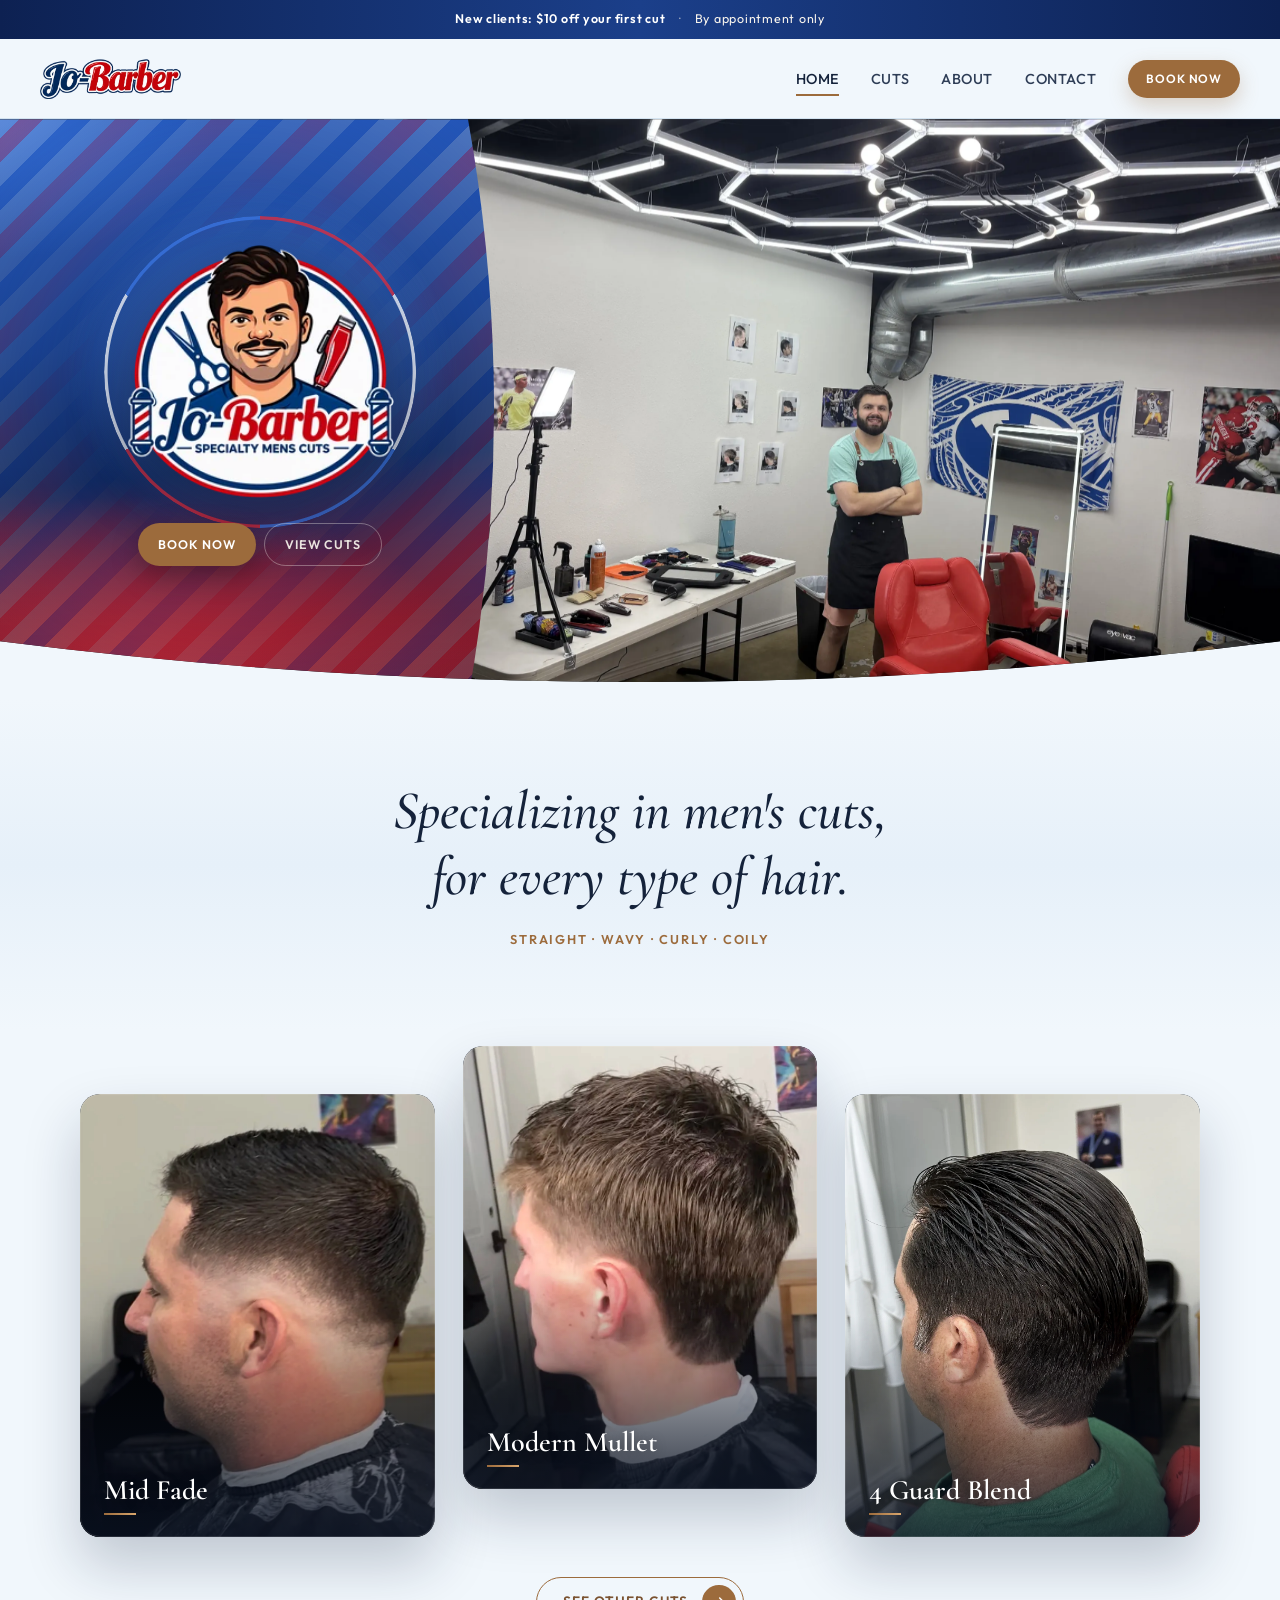
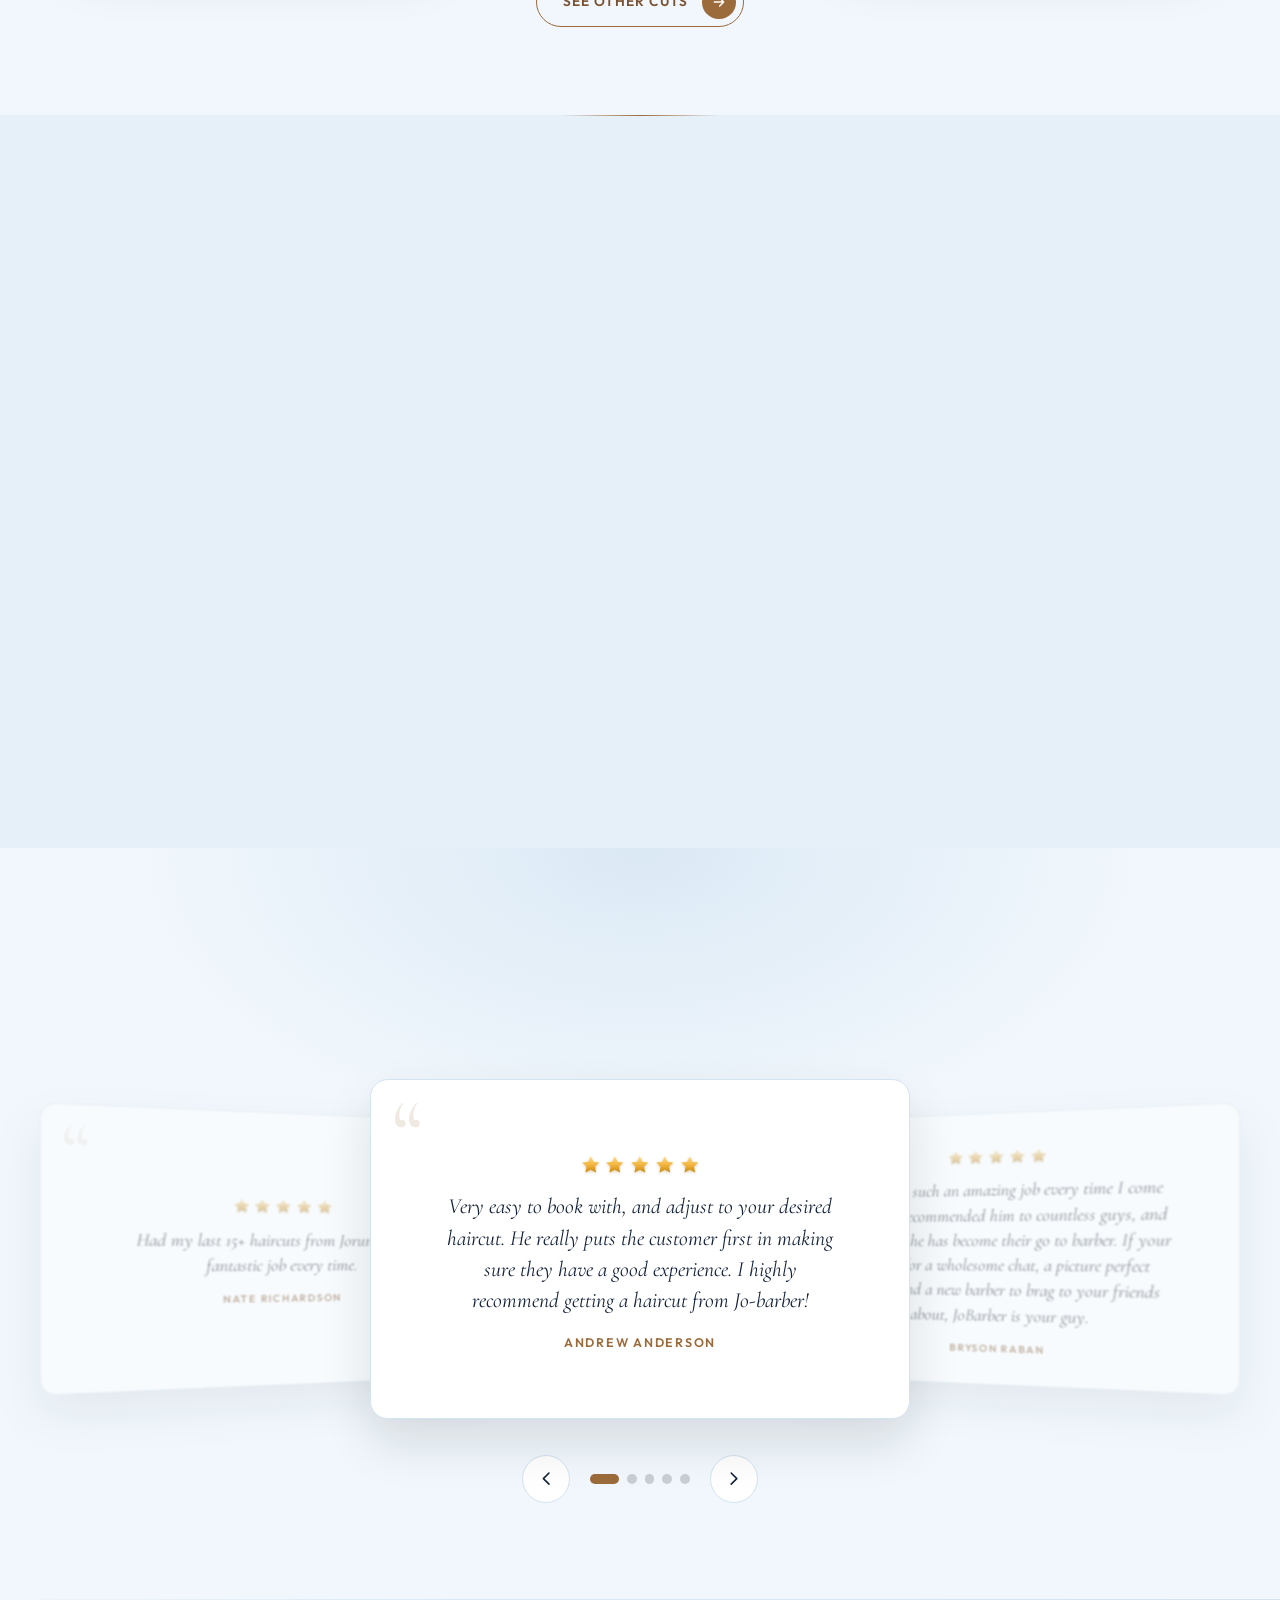
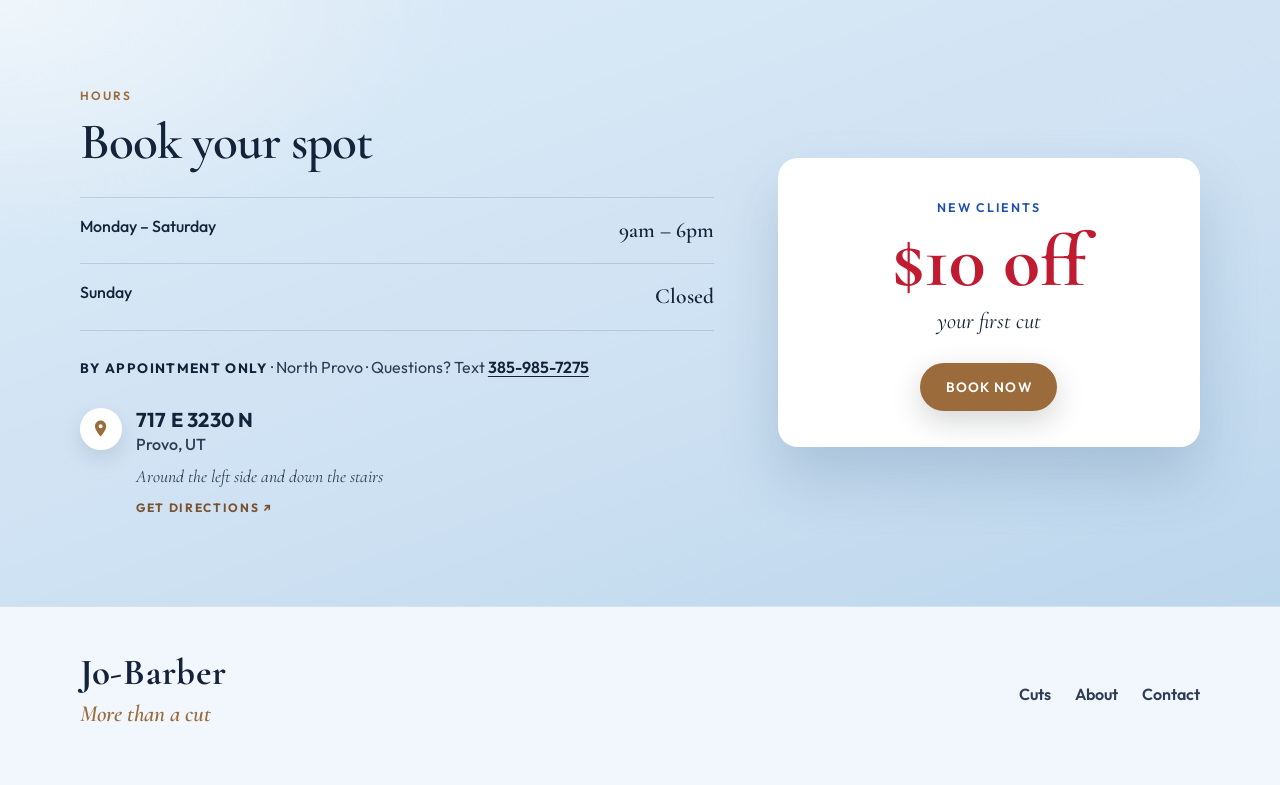
==== commit 69d6283f: "Powder blue theme, reviews, featured cuts, address, and text-only contact. Adds real client reviews," ====
--- a/index.html
+++ b/index.html
@@ -3,6 +3,7 @@
   <head>
     <meta charset="UTF-8" />
     <meta name="viewport" content="width=device-width, initial-scale=1.0" />
+    <meta name="format-detection" content="telephone=no" />
     <title>Jo-Barber — Specialty men's cuts</title>
     <meta
       name="description"
@@ -30,8 +31,24 @@
         <clipPath id="banner-clip" clipPathUnits="objectBoundingBox">
           <path d="M 0 0 L 1 0 L 1 0.9 Q 0.5 1.04 0 0.9 Z" />
         </clipPath>
+        <linearGradient id="star-gold" x1="0" y1="0" x2="0" y2="1">
+          <stop offset="0" stop-color="#ffe08a" />
+          <stop offset="0.55" stop-color="#f2b33d" />
+          <stop offset="1" stop-color="#c98a12" />
+        </linearGradient>
+        <symbol id="star" viewBox="0 0 24 24">
+          <path d="M12 2.5l2.9 6 6.6.9-4.8 4.6 1.2 6.5L12 17.4l-5.9 3.1 1.2-6.5-4.8-4.6 6.6-.9z" />
+        </symbol>
       </defs>
     </svg>
+
+    <div class="announce">
+      <p>
+        <strong>New clients: $10 off your first cut</strong>
+        <span class="announce__sep" aria-hidden="true">·</span>
+        <span>By appointment only</span>
+      </p>
+    </div>
 
     <header class="site-header">
       <div class="site-header__inner">
@@ -55,10 +72,10 @@
       <section class="hero" aria-label="Welcome">
         <div class="hero__media">
           <img
-            src="images/jorun-banner.webp"
-            alt="Jorun, the barber behind Jo-Barber"
-            width="750"
-            height="1093"
+            src="images/jo-barber-banner.webp"
+            alt="Jorun standing in his barbershop beside the barber chair"
+            width="2400"
+            height="1800"
           />
         </div>
         <div class="hero__panel">
@@ -80,54 +97,6 @@
         </div>
       </section>
 
-      <section class="reel" aria-label="Before and after">
-        <div class="container">
-          <header class="reel__header">
-            <p class="section__eyebrow">In the chair</p>
-            <h2 class="section__title">Before &amp; after</h2>
-          </header>
-
-          <div class="reel__stage">
-            <div class="reel__panel">
-              <div class="reel__frame">
-                <video
-                  class="reel__video reel__video--before"
-                  src="images/before.mp4"
-                  muted
-                  playsinline
-                  preload="auto"
-                ></video>
-                <span class="reel__tag">Before</span>
-              </div>
-            </div>
-
-            <div class="reel__split" aria-hidden="true">
-              <span class="reel__split-line"></span>
-              <span class="reel__split-mark">vs</span>
-            </div>
-
-            <div class="reel__panel">
-              <div class="reel__frame">
-                <video
-                  class="reel__video reel__video--after"
-                  src="images/after.mp4"
-                  muted
-                  playsinline
-                  preload="auto"
-                ></video>
-                <span class="reel__tag reel__tag--after">After</span>
-              </div>
-            </div>
-          </div>
-
-          <div class="reel__controls">
-            <button class="btn btn--ghost reel__toggle" type="button" aria-pressed="false">
-              Play
-            </button>
-          </div>
-        </div>
-      </section>
-
       <section class="statement reveal">
         <div class="container">
           <p class="statement__quote">
@@ -137,13 +106,46 @@
         </div>
       </section>
 
+      <section class="showcase" aria-label="Featured cuts">
+        <div class="container">
+          <div class="showcase__grid">
+            <a class="showcase__card reveal" href="cuts.html" style="--pos: 45% 20%">
+              <img src="images/mid-fade.webp" alt="Mid fade" width="1170" height="992" loading="lazy" />
+              <span class="showcase__label">
+                <span class="showcase__name">Mid Fade</span>
+              </span>
+            </a>
+            <a class="showcase__card reveal" href="cuts.html" style="--pos: 52% 30%">
+              <img src="images/modern-mullet.webp" alt="Modern mullet" width="1169" height="1268" loading="lazy" />
+              <span class="showcase__label">
+                <span class="showcase__name">Modern Mullet</span>
+              </span>
+            </a>
+            <a class="showcase__card reveal" href="cuts.html" style="--pos: 50% 30%">
+              <img src="images/4-guard-blend.webp" alt="4 guard blend" width="1279" height="1600" loading="lazy" />
+              <span class="showcase__label">
+                <span class="showcase__name">4 Guard Blend</span>
+              </span>
+            </a>
+          </div>
+          <p class="showcase__more reveal">
+            <a class="btn showcase__btn" href="cuts.html">
+              See other cuts
+              <span class="showcase__btn-arrow" aria-hidden="true">
+                <svg viewBox="0 0 24 24"><path d="M5 12h14M13 6l6 6-6 6" /></svg>
+              </span>
+            </a>
+          </p>
+        </div>
+      </section>
+
       <section class="section services" id="services">
         <div class="container">
           <header class="section__header reveal">
             <p class="section__eyebrow">The menu</p>
             <h2 class="section__title">Cuts &amp; pricing</h2>
             <p class="section__sub">
-              Clean work, fair prices, and the details that make the difference.
+              New clients get $10 off their first cut.
             </p>
           </header>
 
@@ -183,13 +185,123 @@
         </div>
       </section>
 
-      <section class="cta">
+      <section class="section reviews" aria-labelledby="reviews-title">
         <div class="container">
-          <div class="cta__panel reveal">
-            <div class="cta__copy">
-              <h2>Ready for your next cut?</h2>
-              <p>Walk in looking good. Walk out looking like you.</p>
+          <header class="section__header reveal">
+            <p class="section__eyebrow">Reviews</p>
+            <h2 class="section__title" id="reviews-title">What clients say</h2>
+          </header>
+
+          <div class="carousel" data-carousel tabindex="0" aria-roledescription="carousel" aria-label="Client reviews">
+            <div class="carousel__track">
+              <figure class="review" data-slide>
+                <div class="review__stars" role="img" aria-label="5 out of 5 stars">
+                  <svg viewBox="0 0 24 24"><use href="#star" /></svg>
+                  <svg viewBox="0 0 24 24"><use href="#star" /></svg>
+                  <svg viewBox="0 0 24 24"><use href="#star" /></svg>
+                  <svg viewBox="0 0 24 24"><use href="#star" /></svg>
+                  <svg viewBox="0 0 24 24"><use href="#star" /></svg>
+                </div>
+                <blockquote class="review__text">Very easy to book with, and adjust to your desired haircut. He really puts the customer first in making sure they have a good experience. I highly recommend getting a haircut from Jo-barber!</blockquote>
+                <figcaption class="review__name">Andrew Anderson</figcaption>
+              </figure>
+              <figure class="review" data-slide>
+                <div class="review__stars" role="img" aria-label="5 out of 5 stars">
+                  <svg viewBox="0 0 24 24"><use href="#star" /></svg>
+                  <svg viewBox="0 0 24 24"><use href="#star" /></svg>
+                  <svg viewBox="0 0 24 24"><use href="#star" /></svg>
+                  <svg viewBox="0 0 24 24"><use href="#star" /></svg>
+                  <svg viewBox="0 0 24 24"><use href="#star" /></svg>
+                </div>
+                <blockquote class="review__text">Jorun does such an amazing job every time I come in! I have recommended him to countless guys, and just like me he has become their go to barber. If your looking for a wholesome chat, a picture perfect haircut, and a new barber to brag to your friends about, JoBarber is your guy.</blockquote>
+                <figcaption class="review__name">Bryson Raban</figcaption>
+              </figure>
+              <figure class="review" data-slide>
+                <div class="review__stars" role="img" aria-label="5 out of 5 stars">
+                  <svg viewBox="0 0 24 24"><use href="#star" /></svg>
+                  <svg viewBox="0 0 24 24"><use href="#star" /></svg>
+                  <svg viewBox="0 0 24 24"><use href="#star" /></svg>
+                  <svg viewBox="0 0 24 24"><use href="#star" /></svg>
+                  <svg viewBox="0 0 24 24"><use href="#star" /></svg>
+                </div>
+                <blockquote class="review__text">If there wasn't already a place called G.O.A.T haircuts, Jo could very well take that title. He is a legend, the nicest dude on earth and has given me the best haircuts of my life.</blockquote>
+                <figcaption class="review__name">Talon</figcaption>
+              </figure>
+              <figure class="review" data-slide>
+                <div class="review__stars" role="img" aria-label="5 out of 5 stars">
+                  <svg viewBox="0 0 24 24"><use href="#star" /></svg>
+                  <svg viewBox="0 0 24 24"><use href="#star" /></svg>
+                  <svg viewBox="0 0 24 24"><use href="#star" /></svg>
+                  <svg viewBox="0 0 24 24"><use href="#star" /></svg>
+                  <svg viewBox="0 0 24 24"><use href="#star" /></svg>
+                </div>
+                <blockquote class="review__text">The most fire cut I’ve ever had in Utah. Perfectly blended. Jojo takes care of his people. Don’t go anywhere else</blockquote>
+                <figcaption class="review__name">Ben Sammons</figcaption>
+              </figure>
+              <figure class="review" data-slide>
+                <div class="review__stars" role="img" aria-label="5 out of 5 stars">
+                  <svg viewBox="0 0 24 24"><use href="#star" /></svg>
+                  <svg viewBox="0 0 24 24"><use href="#star" /></svg>
+                  <svg viewBox="0 0 24 24"><use href="#star" /></svg>
+                  <svg viewBox="0 0 24 24"><use href="#star" /></svg>
+                  <svg viewBox="0 0 24 24"><use href="#star" /></svg>
+                </div>
+                <blockquote class="review__text">Had my last 15+ haircuts from Jorun. Does a fantastic job every time.</blockquote>
+                <figcaption class="review__name">Nate Richardson</figcaption>
+              </figure>
             </div>
+
+            <div class="carousel__controls">
+              <button class="carousel__btn" type="button" data-prev aria-label="Previous review">
+                <svg viewBox="0 0 24 24" aria-hidden="true"><path d="M15 5l-7 7 7 7" /></svg>
+              </button>
+              <div class="carousel__dots" data-dots></div>
+              <button class="carousel__btn" type="button" data-next aria-label="Next review">
+                <svg viewBox="0 0 24 24" aria-hidden="true"><path d="M9 5l7 7-7 7" /></svg>
+              </button>
+            </div>
+          </div>
+        </div>
+      </section>
+
+      <section class="hours" aria-labelledby="hours-title">
+        <div class="container hours__grid">
+          <div class="hours__info reveal">
+            <p class="section__eyebrow">Hours</p>
+            <h2 class="hours__title" id="hours-title">Book your spot</h2>
+            <dl class="hours__list">
+              <div>
+                <dt>Monday – Saturday</dt>
+                <dd>9am – 6pm</dd>
+              </div>
+              <div>
+                <dt>Sunday</dt>
+                <dd>Closed</dd>
+              </div>
+            </dl>
+            <p class="hours__note">
+              <strong>By appointment only</strong> · North Provo ·
+              Questions? Text <a href="sms:+13859857275">385-985-7275</a>
+            </p>
+            <address class="address">
+              <a class="address__link" href="https://maps.app.goo.gl/AkN4vCheGGU8RrWdA" target="_blank" rel="noopener noreferrer">
+                <span class="address__icon" aria-hidden="true">
+                  <svg viewBox="0 0 24 24"><path d="M12 2C8.1 2 5 5.1 5 9c0 5.2 7 13 7 13s7-7.8 7-13c0-3.9-3.1-7-7-7zm0 9.5A2.5 2.5 0 1 1 12 6.5a2.5 2.5 0 0 1 0 5z" /></svg>
+                </span>
+                <span class="address__body">
+                  <span class="address__street">717 E 3230 N</span>
+                  <span class="address__city">Provo, UT</span>
+                  <span class="address__note">Around the left side and down the stairs</span>
+                  <span class="address__cta">Get directions <span aria-hidden="true">↗</span></span>
+                </span>
+              </a>
+            </address>
+          </div>
+
+          <div class="promo reveal">
+            <p class="promo__eyebrow">New clients</p>
+            <p class="promo__amount">$10 off</p>
+            <p class="promo__label">your first cut</p>
             <a class="btn btn--primary" href="https://jorunchristianson.setmore.com/" target="_blank" rel="noopener noreferrer">Book Now</a>
           </div>
         </div>
@@ -200,37 +312,9 @@
       <div class="container site-footer__inner">
         <div class="site-footer__brand">
           <a class="brand" href="index.html">Jo-Barber</a>
-          <p>More than a cut.</p>
+          <p class="site-footer__tagline">More than a cut</p>
         </div>
         <div class="site-footer__actions">
-          <div class="social" aria-label="Social media">
-            <a
-              class="social__link social__link--ig"
-              href="https://www.instagram.com/jo_barber32/"
-              target="_blank"
-              rel="noopener noreferrer"
-              aria-label="Instagram"
-            >
-              <svg viewBox="0 0 24 24" aria-hidden="true">
-                <path
-                  d="M7.8 2h8.4C19.4 2 22 4.6 22 7.8v8.4a5.8 5.8 0 0 1-5.8 5.8H7.8C4.6 22 2 19.4 2 16.2V7.8A5.8 5.8 0 0 1 7.8 2m-.2 2A3.6 3.6 0 0 0 4 7.6v8.8C4 18.39 5.61 20 7.6 20h8.8a3.6 3.6 0 0 0 3.6-3.6V7.6C20 5.61 18.39 4 16.4 4H7.6m9.65 1.5a1.25 1.25 0 0 1 1.25 1.25A1.25 1.25 0 0 1 17.25 8 1.25 1.25 0 0 1 16 6.75a1.25 1.25 0 0 1 1.25-1.25M12 7a5 5 0 0 1 5 5 5 5 0 0 1-5 5 5 5 0 0 1-5-5 5 5 0 0 1 5-5m0 2a3 3 0 0 0-3 3 3 3 0 0 0 3 3 3 3 0 0 0 3-3 3 3 0 0 0-3-3z"
-                />
-              </svg>
-            </a>
-            <a
-              class="social__link social__link--fb"
-              href="https://www.facebook.com/jorun.christianson.7"
-              target="_blank"
-              rel="noopener noreferrer"
-              aria-label="Facebook"
-            >
-              <svg viewBox="0 0 24 24" aria-hidden="true">
-                <path
-                  d="M14 13.5h2.5l1-4H14v-2c0-1.03 0-2 2-2h1.5V2.14c-.326-.043-1.557-.14-2.857-.14C11.928 2 10 3.657 10 6.7v2.8H7v4h3V22h4v-8.5z"
-                />
-              </svg>
-            </a>
-          </div>
           <nav class="footer-nav" aria-label="Footer">
             <a href="cuts.html">Cuts</a>
             <a href="about.html">About</a>
--- a/css/styles.css
+++ b/css/styles.css
@@ -1,11 +1,13 @@
 /* Jo-Barber — modern barbershop landing */
 
 :root {
-  --ink: #12151c;
-  --ink-soft: #2a303c;
-  --muted: #6b7280;
-  --line: #e6e8ec;
-  --paper: #f8f7f5;
+  --ink: #14223a;
+  --ink-soft: #2e3d56;
+  --muted: #5f6f87;
+  --line: #d3e3f0;
+  --paper: #e6f0f9;
+  --powder: #f1f7fc;
+  --powder-deep: #cfe2f3;
   --white: #ffffff;
   --accent: #9c6b3c;
   --accent-deep: #7a5230;
@@ -31,7 +33,7 @@
   margin: 0;
   font-family: var(--font-body);
   color: var(--ink);
-  background: var(--white);
+  background: var(--powder);
   line-height: 1.55;
   -webkit-font-smoothing: antialiased;
   text-rendering: optimizeLegibility;
@@ -64,13 +66,12 @@
   position: relative;
   z-index: 30;
   height: var(--nav-h);
-  background: var(--white);
+  background: var(--powder);
   border-bottom: 1px solid var(--line);
   box-shadow: 0 1px 0 rgba(18, 21, 28, 0.03);
 }
 
 .site-header__inner {
-  position: relative;
   height: 100%;
   display: flex;
   align-items: center;
@@ -280,7 +281,7 @@
   width: 100%;
   height: 100%;
   object-fit: cover;
-  object-position: 55% 50%;
+  object-position: 55% 45%;
 }
 
 .hero__panel {
@@ -293,10 +294,11 @@
   display: grid;
   place-items: center;
   background:
-    radial-gradient(ellipse 70% 45% at 100% 0%, rgba(56, 189, 248, 0.35), transparent 60%),
-    radial-gradient(ellipse 80% 55% at 0% 100%, rgba(214, 40, 57, 0.4), transparent 60%),
-    linear-gradient(160deg, #2458b8 0%, #143a80 42%, #0a1f4d 75%, #06132e 100%);
-  background-size: 100% 100%, 100% 100%, 100% 160%;
+    radial-gradient(ellipse 55% 40% at 50% 42%, rgba(255, 255, 255, 0.16), transparent 70%),
+    radial-gradient(ellipse 70% 40% at 0% 0%, rgba(80, 150, 255, 0.35), transparent 60%),
+    radial-gradient(ellipse 100% 50% at 25% 100%, rgba(235, 50, 65, 0.75), transparent 70%),
+    linear-gradient(175deg, #2458b8 0%, #173d88 32%, #10275c 50%, #7a1428 72%, #c01b31 100%);
+  background-size: 100% 100%, 100% 100%, 100% 100%, 100% 120%;
   animation: panelDrift 14s ease-in-out infinite alternate;
   clip-path: url(#panel-clip);
   -webkit-clip-path: url(#panel-clip);
@@ -304,34 +306,52 @@
 
 @keyframes panelDrift {
   from {
-    background-position: 0 0, 0 0, 0 0%;
+    background-position: 0 0, 0 0, 0 0, 0 0%;
   }
   to {
-    background-position: 0 0, 0 0, 0 100%;
-  }
-}
-
-/* Faint barber-pole stripes, fading out toward the logo */
+    background-position: 0 0, 0 0, 0 0, 0 100%;
+  }
+}
+
+/* Red, white, and blue barber-pole stripes, strongest at the edges */
 .hero__pattern {
   position: absolute;
   inset: 0;
-  background-image: repeating-linear-gradient(
-    -45deg,
-    rgba(255, 255, 255, 0.07) 0 14px,
-    transparent 14px 28px,
-    rgba(214, 40, 57, 0.1) 28px 42px,
-    transparent 42px 56px
-  );
+  overflow: hidden;
   pointer-events: none;
-  mask-image: radial-gradient(ellipse 70% 60% at 45% 45%, transparent 35%, #000 95%);
-  -webkit-mask-image: radial-gradient(ellipse 70% 60% at 45% 45%, transparent 35%, #000 95%);
+  mask-image: radial-gradient(ellipse 72% 62% at 45% 45%, transparent 38%, rgba(0, 0, 0, 0.9) 100%);
+  -webkit-mask-image: radial-gradient(ellipse 72% 62% at 45% 45%, transparent 38%, rgba(0, 0, 0, 0.9) 100%);
 }
 
 .hero__pattern::before {
   content: "";
   position: absolute;
   inset: 0;
+  z-index: 1;
   background: linear-gradient(180deg, transparent 60%, rgba(4, 12, 30, 0.35));
+}
+
+/* Stripe widths are 12√2px so one full cycle is exactly 96px vertically,
+   letting the loop restart seamlessly */
+.hero__pattern::after {
+  content: "";
+  position: absolute;
+  inset: 0 0 -96px;
+  background-image: repeating-linear-gradient(
+    -45deg,
+    rgba(240, 50, 65, 0.42) 0 16.9706px,
+    rgba(255, 255, 255, 0.24) 16.9706px 33.9411px,
+    rgba(40, 90, 200, 0.4) 33.9411px 50.9117px,
+    rgba(255, 255, 255, 0.24) 50.9117px 67.8823px
+  );
+  will-change: transform;
+  animation: poleSpin 3.2s linear infinite;
+}
+
+@keyframes poleSpin {
+  to {
+    transform: translateY(-96px);
+  }
 }
 
 .hero__copy {
@@ -381,9 +401,19 @@
 }
 
 .hero__logo::after {
-  width: 118%;
-  border: 1.5px dashed rgba(255, 255, 255, 0.28);
-  animation: ringSpin 40s linear infinite;
+  width: 116%;
+  background: conic-gradient(
+    #e62d3c 0 16.66%,
+    #ffffff 16.66% 33.33%,
+    #3c78e6 33.33% 50%,
+    #e62d3c 50% 66.66%,
+    #ffffff 66.66% 83.33%,
+    #3c78e6 83.33% 100%
+  );
+  mask: radial-gradient(farthest-side, transparent calc(100% - 4px), #000 calc(100% - 3px));
+  -webkit-mask: radial-gradient(farthest-side, transparent calc(100% - 4px), #000 calc(100% - 3px));
+  opacity: 0.75;
+  animation: ringSpin 30s linear infinite;
 }
 
 @keyframes ringSpin {
@@ -477,6 +507,231 @@
   margin: 1rem 0 0;
   color: var(--muted);
   font-size: 1.05rem;
+}
+
+/* —— Featured cuts showcase —— */
+.showcase {
+  padding: 1rem 0 5.5rem;
+  background: var(--powder);
+}
+
+.showcase__grid {
+  display: grid;
+  grid-template-columns: repeat(3, minmax(0, 1fr));
+  gap: clamp(1rem, 2.5vw, 1.75rem);
+  align-items: start;
+}
+
+/* Outer cards sit lower than the middle one for a staggered rhythm */
+.showcase__card:nth-child(odd) {
+  margin-top: 3rem;
+}
+
+.showcase__card {
+  position: relative;
+  display: block;
+  aspect-ratio: 4 / 5;
+  overflow: hidden;
+  border-radius: 1.25rem;
+  background: var(--ink);
+  box-shadow: 0 28px 55px rgba(20, 34, 58, 0.22);
+  isolation: isolate;
+}
+
+.showcase__card.reveal {
+  transition:
+    opacity 0.9s var(--ease),
+    transform 0.9s var(--ease),
+    translate 0.5s var(--ease),
+    box-shadow 0.5s var(--ease);
+}
+
+.showcase__card.reveal:nth-child(2) {
+  transition-delay: 0.12s, 0.12s, 0s, 0s;
+}
+
+.showcase__card.reveal:nth-child(3) {
+  transition-delay: 0.24s, 0.24s, 0s, 0s;
+}
+
+.showcase__card img {
+  width: 100%;
+  height: 100%;
+  object-fit: cover;
+  object-position: var(--pos, center 30%);
+  transform: scale(1.02);
+  filter: saturate(0.9) contrast(1.05);
+  transition:
+    transform 1.1s var(--ease),
+    filter 0.6s var(--ease);
+}
+
+/* Bottom fade for the label, plus an inset hairline frame */
+.showcase__card::before {
+  content: "";
+  position: absolute;
+  inset: 0;
+  z-index: 1;
+  background: linear-gradient(180deg, transparent 50%, rgba(10, 18, 34, 0.82) 100%);
+  box-shadow: inset 0 0 0 1px rgba(255, 255, 255, 0.12);
+  border-radius: inherit;
+  pointer-events: none;
+}
+
+.showcase__card::after {
+  content: "";
+  position: absolute;
+  inset: 0.75rem;
+  z-index: 2;
+  border: 1px solid rgba(255, 255, 255, 0.35);
+  border-radius: 0.8rem;
+  opacity: 0;
+  transform: scale(1.04);
+  transition:
+    opacity 0.5s var(--ease),
+    transform 0.6s var(--ease);
+  pointer-events: none;
+}
+
+.showcase__label {
+  position: absolute;
+  left: 1.5rem;
+  right: 1.5rem;
+  bottom: 1.4rem;
+  z-index: 3;
+  display: flex;
+  flex-direction: column;
+  gap: 0.55rem;
+}
+
+.showcase__label::after {
+  content: "";
+  width: 2rem;
+  height: 2px;
+  background: linear-gradient(90deg, var(--accent), #d9a66c);
+  transition: width 0.6s var(--ease);
+}
+
+.showcase__name {
+  font-family: var(--font-display);
+  font-size: clamp(1.4rem, 2.2vw, 1.85rem);
+  font-weight: 600;
+  line-height: 1;
+  color: #ffffff;
+  text-shadow: 0 2px 12px rgba(0, 0, 0, 0.35);
+}
+
+.showcase__card:hover,
+.showcase__card:focus-visible {
+  translate: 0 -6px;
+  box-shadow: 0 38px 70px rgba(20, 34, 58, 0.3);
+}
+
+.showcase__card:hover img,
+.showcase__card:focus-visible img {
+  transform: scale(1.08);
+  filter: saturate(1.05) contrast(1.05);
+}
+
+.showcase__card:hover::after,
+.showcase__card:focus-visible::after {
+  opacity: 1;
+  transform: scale(1);
+}
+
+.showcase__card:hover .showcase__label::after,
+.showcase__card:focus-visible .showcase__label::after {
+  width: 4.5rem;
+}
+
+.showcase__more {
+  margin: 2.5rem 0 0;
+  text-align: center;
+}
+
+/* Copper fill sweeps in from the left while the arrow pulls away */
+.showcase__btn {
+  gap: 0.9rem;
+  padding: 0.45rem 0.45rem 0.45rem 1.6rem;
+  color: var(--accent-deep);
+  border: 1.5px solid var(--accent);
+  background: linear-gradient(var(--accent), var(--accent)) no-repeat left center / 0% 100%;
+  transition:
+    background-size 0.5s var(--ease),
+    color 0.3s var(--ease),
+    gap 0.45s var(--ease),
+    box-shadow 0.45s var(--ease),
+    transform 0.45s var(--ease);
+}
+
+.showcase__btn-arrow {
+  display: grid;
+  place-items: center;
+  width: 2.1rem;
+  height: 2.1rem;
+  border-radius: 50%;
+  color: var(--white);
+  background: var(--accent);
+  transition:
+    background 0.3s var(--ease),
+    color 0.3s var(--ease),
+    transform 0.45s var(--ease);
+}
+
+.showcase__btn-arrow svg {
+  width: 1rem;
+  height: 1rem;
+  fill: none;
+  stroke: currentColor;
+  stroke-width: 2.2;
+  stroke-linecap: round;
+  stroke-linejoin: round;
+}
+
+.showcase__btn:hover,
+.showcase__btn:focus-visible {
+  gap: 1.5rem;
+  color: var(--white);
+  background-size: 100% 100%;
+  box-shadow: 0 14px 30px rgba(156, 107, 60, 0.3);
+  transform: translateY(-2px);
+}
+
+.showcase__btn:hover .showcase__btn-arrow,
+.showcase__btn:focus-visible .showcase__btn-arrow {
+  color: var(--accent-deep);
+  background: var(--white);
+  transform: translateX(2px) rotate(-45deg);
+}
+
+/* Phones: swipeable row with the next card peeking in */
+@media (max-width: 640px) {
+  .showcase__grid {
+    display: flex;
+    gap: 1rem;
+    margin-inline: calc(50% - 50vw);
+    padding: 0.5rem calc(50vw - 50%) 1.5rem;
+    overflow-x: auto;
+    scroll-snap-type: x mandatory;
+    scrollbar-width: none;
+  }
+
+  .showcase__grid::-webkit-scrollbar {
+    display: none;
+  }
+
+  .showcase__card {
+    flex: 0 0 72%;
+    scroll-snap-align: center;
+  }
+
+  .showcase__card:nth-child(odd) {
+    margin-top: 0;
+  }
+
+  .showcase__more {
+    margin-top: 1rem;
+  }
 }
 
 /* —— Services —— */
@@ -599,7 +854,7 @@
   padding: 5rem 0;
   text-align: center;
   background:
-    linear-gradient(180deg, var(--white), #f3f1ee 50%, var(--white));
+    linear-gradient(180deg, var(--powder), var(--paper) 50%, var(--powder));
 }
 
 .statement__quote {
@@ -622,70 +877,571 @@
   font-weight: 600;
 }
 
-/* —— CTA band —— */
-.cta {
-  padding: 0 0 6rem;
-}
-
-.cta__panel {
-  display: flex;
-  flex-wrap: wrap;
+/* —— Announcement bar —— */
+.announce {
+  position: relative;
+  z-index: 31;
+  background: linear-gradient(90deg, #0d2152, #1b3f8a 50%, #0d2152);
+  color: #f7f3ec;
+  text-align: center;
+  font-size: 0.78rem;
+  letter-spacing: 0.06em;
+}
+
+.announce p {
+  margin: 0;
+  padding: 0.55rem 1rem 0.7rem;
+}
+
+.announce strong {
+  font-weight: 600;
+  color: #ffffff;
+}
+
+.announce__sep {
+  margin: 0 0.6rem;
+  opacity: 0.6;
+}
+
+/* —— Reviews carousel —— */
+.reviews {
+  background:
+    radial-gradient(ellipse 60% 60% at 50% 0%, rgba(120, 170, 215, 0.18), transparent 65%),
+    var(--powder);
+  overflow: hidden;
+}
+
+.carousel {
+  position: relative;
+  outline: none;
+}
+
+.carousel__track {
+  position: relative;
+  height: 340px;
+  perspective: 1400px;
+  touch-action: pan-y;
+  user-select: none;
+}
+
+.review {
+  --w: min(540px, 78%);
+  position: absolute;
+  top: 0;
+  left: calc(50% - var(--w) / 2);
+  width: var(--w);
+  height: 100%;
+  margin: 0;
+  display: flex;
+  flex-direction: column;
   align-items: center;
+  justify-content: center;
+  gap: 1rem;
+  padding: 2.5rem 2rem 2rem;
+  text-align: center;
+  background: var(--white);
+  border: 1px solid var(--line);
+  border-radius: 1.1rem;
+  box-shadow: 0 24px 50px rgba(18, 21, 28, 0.12);
+  overflow: hidden;
+  transition:
+    transform 0.75s var(--ease),
+    opacity 0.75s var(--ease),
+    filter 0.75s var(--ease);
+  opacity: 0;
+  pointer-events: none;
+}
+
+.review::after {
+  content: "\201C";
+  position: absolute;
+  top: 0.4rem;
+  left: 1.25rem;
+  font-family: var(--font-display);
+  font-size: 6rem;
+  line-height: 1;
+  color: rgba(156, 107, 60, 0.15);
+  pointer-events: none;
+}
+
+.review[data-pos="0"] {
+  z-index: 3;
+  opacity: 1;
+  transform: none;
+  pointer-events: auto;
+}
+
+.review[data-pos="-1"],
+.review[data-pos="1"] {
+  z-index: 2;
+  opacity: 0.5;
+  filter: blur(1px) saturate(0.7);
+  pointer-events: auto;
+  cursor: pointer;
+}
+
+.review[data-pos="-1"] {
+  transform: translateX(-66%) scale(0.8) rotateY(22deg);
+}
+
+.review[data-pos="1"] {
+  transform: translateX(66%) scale(0.8) rotateY(-22deg);
+}
+
+.review[data-pos="far-prev"] {
+  transform: translateX(-120%) scale(0.6) rotateY(35deg);
+}
+
+.review[data-pos="far-next"] {
+  transform: translateX(120%) scale(0.6) rotateY(-35deg);
+}
+
+.review__stars {
+  display: flex;
+  gap: 0.2rem;
+}
+
+.review__stars svg {
+  width: 1.35rem;
+  height: 1.35rem;
+  fill: url(#star-gold);
+  filter: drop-shadow(0 1px 1.5px rgba(150, 100, 10, 0.35));
+}
+
+.review__text {
+  margin: 0;
+  max-width: 44ch;
+  font-family: var(--font-display);
+  font-size: clamp(1.15rem, 1.8vw, 1.35rem);
+  font-style: italic;
+  line-height: 1.45;
+  color: var(--ink);
+}
+
+.review__name {
+  font-size: 0.78rem;
+  font-weight: 600;
+  letter-spacing: 0.14em;
+  text-transform: uppercase;
+  color: var(--accent);
+}
+
+.carousel__controls {
+  display: flex;
+  align-items: center;
+  justify-content: center;
+  gap: 1.25rem;
+  margin-top: 2.25rem;
+}
+
+.carousel__btn {
+  display: grid;
+  place-items: center;
+  width: 3rem;
+  height: 3rem;
+  border-radius: 50%;
+  border: 1px solid var(--line);
+  background: var(--white);
+  color: var(--ink);
+  transition:
+    background 0.3s var(--ease),
+    color 0.3s var(--ease),
+    border-color 0.3s var(--ease),
+    transform 0.3s var(--ease);
+}
+
+.carousel__btn svg {
+  width: 1.2rem;
+  height: 1.2rem;
+  fill: none;
+  stroke: currentColor;
+  stroke-width: 2;
+  stroke-linecap: round;
+  stroke-linejoin: round;
+}
+
+.carousel__btn:hover {
+  background: var(--accent);
+  border-color: var(--accent);
+  color: var(--white);
+  transform: scale(1.08);
+}
+
+.carousel__dots {
+  display: flex;
+  gap: 0.5rem;
+}
+
+.carousel__dot {
+  width: 0.6rem;
+  height: 0.6rem;
+  padding: 0;
+  border-radius: 999px;
+  background: rgba(18, 21, 28, 0.18);
+  transition:
+    width 0.4s var(--ease),
+    background 0.4s var(--ease);
+}
+
+.carousel__dot[aria-current="true"] {
+  width: 1.8rem;
+  background: var(--accent);
+}
+
+/* —— Hours + first-cut promo —— */
+.hours {
+  padding: 5.5rem 0;
+  color: var(--ink);
+  background:
+    radial-gradient(ellipse 60% 70% at 0% 0%, rgba(255, 255, 255, 0.55), transparent 60%),
+    linear-gradient(160deg, #dcebf7 0%, var(--powder-deep) 55%, #bcd6ec 100%);
+}
+
+.hours__grid {
+  display: grid;
+  grid-template-columns: minmax(0, 1.2fr) minmax(0, 0.8fr);
+  gap: clamp(2rem, 5vw, 4rem);
+  align-items: center;
+}
+
+.hours .section__eyebrow {
+  color: var(--accent);
+}
+
+.hours__title {
+  margin: 0 0 1.75rem;
+  font-family: var(--font-display);
+  font-size: clamp(2.2rem, 4vw, 3.2rem);
+  font-weight: 600;
+  letter-spacing: -0.02em;
+  line-height: 1;
+}
+
+.hours__list {
+  margin: 0;
+  border-top: 1px solid rgba(20, 34, 58, 0.14);
+}
+
+.hours__list div {
+  display: flex;
   justify-content: space-between;
-  gap: 1.5rem 2rem;
-  padding: 2.5rem 2.75rem;
-  background: var(--ink);
-  color: var(--white);
-  border-radius: 1.5rem;
-  overflow: hidden;
-  position: relative;
-}
-
-.cta__panel::before {
-  content: "";
-  position: absolute;
-  inset: -40% -10% auto auto;
-  width: 320px;
-  height: 320px;
-  border-radius: 50%;
-  background: radial-gradient(circle, rgba(156, 107, 60, 0.35), transparent 70%);
-  pointer-events: none;
-}
-
-.cta__copy {
-  position: relative;
-  z-index: 1;
-}
-
-.cta__copy h2 {
+  gap: 1rem;
+  padding: 1rem 0;
+  border-bottom: 1px solid rgba(20, 34, 58, 0.14);
+}
+
+.hours__list dt {
+  font-weight: 500;
+}
+
+.hours__list dd {
   margin: 0;
   font-family: var(--font-display);
-  font-size: clamp(1.8rem, 3vw, 2.4rem);
-  font-weight: 600;
-  letter-spacing: -0.02em;
-}
-
-.cta__copy p {
-  margin: 0.5rem 0 0;
-  color: rgba(255, 255, 255, 0.72);
-  max-width: 36ch;
-}
-
-.cta__panel .btn--primary {
+  font-size: 1.35rem;
+  font-weight: 600;
+}
+
+.hours__note {
+  margin: 1.5rem 0 0;
+  color: var(--ink-soft);
+  line-height: 1.6;
+}
+
+.hours__note strong {
+  color: var(--ink);
+  text-transform: uppercase;
+  letter-spacing: 0.1em;
+  font-size: 0.85rem;
+}
+
+.hours__note a {
+  color: var(--ink);
+  font-weight: 600;
+  text-decoration: underline;
+  text-underline-offset: 3px;
+}
+
+.promo {
   position: relative;
-  z-index: 1;
+  padding: 2.5rem 2rem 2.25rem;
+  text-align: center;
+  color: var(--ink);
+  background: var(--white);
+  border-radius: 1.25rem;
+  box-shadow: 0 30px 60px rgba(40, 80, 120, 0.2);
+  overflow: hidden;
+}
+
+.promo__eyebrow {
+  margin: 0;
+  font-size: 0.78rem;
+  font-weight: 600;
+  letter-spacing: 0.16em;
+  text-transform: uppercase;
+  color: #1f4fae;
+}
+
+.promo__amount {
+  margin: 0.35rem 0 0;
+  font-family: var(--font-display);
+  font-size: clamp(3.5rem, 7vw, 4.75rem);
+  font-weight: 700;
+  line-height: 1;
+  color: #c01b31;
+}
+
+.promo__label {
+  margin: 0.35rem 0 1.5rem;
+  font-family: var(--font-display);
+  font-size: 1.4rem;
+  font-style: italic;
+}
+
+.promo .btn--primary,
+.contact-card .btn--primary {
   background: var(--accent);
+}
+
+.promo .btn--primary:hover,
+.contact-card .btn--primary:hover {
+  background: var(--accent-deep);
+}
+
+/* —— Contact page —— */
+.contact-grid {
+  display: grid;
+  grid-template-columns: repeat(2, minmax(0, 1fr));
+  gap: 1.5rem;
+  align-items: stretch;
+}
+
+.contact-card {
+  display: flex;
+  flex-direction: column;
+  align-items: flex-start;
+  padding: 2rem 1.75rem;
+  background: var(--white);
+  border: 1px solid var(--line);
+  border-radius: 1.1rem;
+  box-shadow: 0 18px 40px rgba(18, 21, 28, 0.06);
+}
+
+.contact-card .section__eyebrow {
+  margin-bottom: 0.9rem;
+}
+
+.contact-card__big {
+  font-family: var(--font-body);
+  font-size: clamp(1.8rem, 3vw, 2.2rem);
+  font-weight: 700;
+  font-variant-numeric: lining-nums tabular-nums;
+  letter-spacing: 0.02em;
+  line-height: 1;
+  color: var(--ink);
+}
+
+.contact-card__badge {
+  display: inline-flex;
+  align-items: center;
+  gap: 0.5rem;
+  margin: 0.9rem 0 1.5rem;
+  font-size: 0.82rem;
+  font-weight: 700;
+  letter-spacing: 0.14em;
+  text-transform: uppercase;
+  color: var(--accent-deep);
+}
+
+.contact-card__badge svg {
+  width: 1.1rem;
+  height: 1.1rem;
+  fill: var(--accent);
+}
+
+/* —— Address (homepage hours + contact) —— */
+.address {
+  margin-top: 1.75rem;
+  font-style: normal;
+}
+
+.address__link {
+  display: inline-flex;
+  align-items: flex-start;
+  gap: 0.9rem;
+  color: var(--ink);
+}
+
+.address__icon {
+  flex: none;
+  display: grid;
+  place-items: center;
+  width: 2.6rem;
+  height: 2.6rem;
+  border-radius: 50%;
+  background: var(--white);
+  box-shadow: 0 8px 20px rgba(20, 34, 58, 0.12);
+  transition: transform 0.4s var(--ease);
+}
+
+.address__icon svg {
+  width: 1.2rem;
+  height: 1.2rem;
+  fill: var(--accent);
+}
+
+.address__body {
+  display: flex;
+  flex-direction: column;
+}
+
+.address__street {
+  font-size: 1.25rem;
+  font-weight: 700;
+  font-variant-numeric: lining-nums;
+  letter-spacing: 0.01em;
+  line-height: 1.2;
+  text-decoration: underline;
+  text-decoration-color: transparent;
+  text-underline-offset: 4px;
+  transition: text-decoration-color 0.3s var(--ease);
+}
+
+.address__city {
+  font-weight: 500;
+  color: var(--ink-soft);
+}
+
+.address__note {
+  margin-top: 0.35rem;
+  font-family: var(--font-display);
+  font-size: 1.1rem;
+  font-style: italic;
+  color: var(--ink-soft);
+}
+
+.address__cta {
+  margin-top: 0.6rem;
+  font-size: 0.75rem;
+  font-weight: 700;
+  letter-spacing: 0.14em;
+  text-transform: uppercase;
+  color: var(--accent-deep);
+}
+
+.address__link:hover .address__street,
+.address__link:focus-visible .address__street {
+  text-decoration-color: var(--accent);
+}
+
+.address__link:hover .address__icon,
+.address__link:focus-visible .address__icon {
+  transform: translateY(-3px);
+}
+
+.address--card {
+  margin: 0.25rem 0 1.5rem;
+}
+
+.address--card .address__icon {
+  background: var(--paper);
   box-shadow: none;
 }
 
-.cta__panel .btn--primary:hover {
-  background: #b57d48;
+.address--card + .btn {
+  margin-top: auto;
+}
+
+.contact-card__actions {
+  display: flex;
+  gap: 0.6rem;
+  margin-top: auto;
+}
+
+.contact-card__hours {
+  width: 100%;
+  margin: 0 0 1.25rem;
+}
+
+.contact-card__hours div {
+  display: flex;
+  justify-content: space-between;
+  gap: 1rem;
+  padding: 0.75rem 0;
+  border-bottom: 1px solid var(--line);
+}
+
+.contact-card__hours dd {
+  margin: 0;
+  font-weight: 600;
+}
+
+.contact-card__note {
+  margin: auto 0 0;
+  color: var(--muted);
+}
+
+.contact-card__note strong {
+  color: var(--ink);
+}
+
+.contact-card__text {
+  margin: 0 0 1.5rem;
+  color: var(--ink-soft);
+  line-height: 1.6;
+}
+
+.contact-card__text + .btn {
+  margin-top: auto;
+}
+
+@media (max-width: 900px) {
+  .hours__grid,
+  .contact-grid {
+    grid-template-columns: 1fr;
+  }
+
+  .promo {
+    max-width: 420px;
+    width: 100%;
+    justify-self: center;
+  }
+}
+
+@media (max-width: 560px) {
+  .announce__sep {
+    display: none;
+  }
+
+  .announce span:last-child {
+    display: block;
+  }
+
+  .carousel__track {
+    height: 430px;
+  }
+
+  .review {
+    --w: 86%;
+    padding: 2.25rem 1.25rem 1.75rem;
+  }
+
+  .review__text {
+    font-size: 1.08rem;
+  }
+
+  .review[data-pos="-1"] {
+    transform: translateX(-80%) scale(0.78) rotateY(22deg);
+  }
+
+  .review[data-pos="1"] {
+    transform: translateX(80%) scale(0.78) rotateY(-22deg);
+  }
 }
 
 /* —— Footer —— */
 .site-footer {
   border-top: 1px solid var(--line);
-  padding: 2.25rem 0 2.75rem;
+  padding: 3rem 0 3.25rem;
 }
 
 .site-footer__inner {
@@ -697,7 +1453,9 @@
 }
 
 .site-footer .brand {
-  font-size: 1.2rem;
+  font-size: clamp(1.9rem, 3vw, 2.3rem);
+  font-weight: 700;
+  line-height: 1;
 }
 
 .site-footer p {
@@ -706,10 +1464,18 @@
   color: var(--muted);
 }
 
+.site-footer .site-footer__tagline {
+  font-family: var(--font-display);
+  font-size: clamp(1.25rem, 2vw, 1.45rem);
+  font-style: italic;
+  font-weight: 600;
+  color: var(--accent);
+}
+
 .site-footer__brand {
   display: flex;
   flex-direction: column;
-  gap: 0.15rem;
+  gap: 0.35rem;
 }
 
 .site-footer__actions {
@@ -725,85 +1491,37 @@
 }
 
 .footer-nav a {
-  font-size: 0.88rem;
-  color: var(--muted);
+  font-size: 1rem;
+  font-weight: 600;
+  color: var(--ink-soft);
   transition: color 0.2s ease;
 }
 
 .footer-nav a:hover {
   color: var(--ink);
-}
-
-/* —— Social icons —— */
-.social {
-  display: flex;
-  align-items: center;
-  gap: 0.65rem;
-}
-
-.social__link {
-  display: grid;
-  place-items: center;
-  width: 2.4rem;
-  height: 2.4rem;
-  border-radius: 999px;
-  color: var(--ink-soft);
-  border: 1px solid var(--line);
-  background: var(--white);
-  transition:
-    color 0.3s var(--ease),
-    background 0.3s var(--ease),
-    border-color 0.3s var(--ease),
-    transform 0.35s var(--ease),
-    box-shadow 0.35s var(--ease);
-}
-
-.social__link svg {
-  width: 1.05rem;
-  height: 1.05rem;
-  fill: currentColor;
-  transition: transform 0.35s var(--ease);
-}
-
-.social__link:hover {
-  transform: scale(1.14);
-  box-shadow: 0 10px 24px rgba(18, 21, 28, 0.12);
-}
-
-.social__link:hover svg {
-  transform: scale(1.08);
-}
-
-.social__link--ig:hover {
-  color: #fff;
-  border-color: transparent;
-  background: linear-gradient(135deg, #f58529, #dd2a7b 50%, #8134af);
-}
-
-.social__link--fb:hover {
-  color: #fff;
-  border-color: #1877f2;
-  background: #1877f2;
 }
 
 /* —— Cut showcase cards (services page) —— */
 .page-hero--services {
   background:
-    radial-gradient(ellipse 60% 80% at 10% 0%, rgba(156, 107, 60, 0.12), transparent 50%),
-    radial-gradient(ellipse 50% 60% at 90% 40%, rgba(30, 50, 70, 0.06), transparent 45%),
-    linear-gradient(180deg, #eceae6 0%, var(--paper) 100%);
+    radial-gradient(ellipse 60% 80% at 10% 0%, rgba(255, 255, 255, 0.6), transparent 50%),
+    linear-gradient(180deg, var(--powder-deep) 0%, var(--paper) 100%);
   border-bottom: none;
   padding-bottom: 2.5rem;
 }
 
 .page-hero--services .section__eyebrow {
   margin-bottom: 0.75rem;
+}
+
+.page-hero.page-hero--services p {
+  max-width: 54ch;
 }
 
 .cuts {
   padding: 2.5rem 0 6rem;
   background:
-    linear-gradient(180deg, var(--paper) 0%, #f3f1ee 40%, var(--white) 100%);
+    linear-gradient(180deg, var(--paper) 0%, var(--powder) 100%);
 }
 
 .cuts__list {
@@ -941,343 +1659,80 @@
   }
 }
 
-/* —— Before / after reel —— */
-.reel {
-  padding: 5rem 0 5.5rem;
-  background:
-    radial-gradient(ellipse 60% 70% at 15% 10%, rgba(31, 83, 139, 0.1), transparent 60%),
-    radial-gradient(ellipse 55% 65% at 90% 90%, rgba(200, 38, 52, 0.07), transparent 60%),
-    linear-gradient(180deg, #eef1f5 0%, #f6f4f0 55%, #efebe4 100%);
-  color: var(--ink);
-  overflow: hidden;
-}
-
-/* Tuck under the hero so the reel fills the space around its curved bottom */
-.hero {
-  z-index: 1;
-}
-
-.hero + .reel {
-  position: relative;
-  margin-top: -5rem;
-  padding-top: 10rem;
-}
-
-.reel__header {
-  text-align: center;
-  margin-bottom: 2.75rem;
-}
-
-.reel__stage {
-  display: grid;
-  grid-template-columns: 1fr auto 1fr;
-  gap: 0;
-  align-items: stretch;
-  position: relative;
-}
-
-.reel__panel {
-  min-width: 0;
-}
-
-.reel__frame {
-  position: relative;
-  aspect-ratio: 9 / 16;
-  max-height: min(68vh, 560px);
-  margin-inline: auto;
-  width: min(100%, 320px);
-  overflow: hidden;
-  background: #0a0c10;
-  box-shadow: 0 26px 50px rgba(18, 21, 28, 0.22);
-  clip-path: polygon(4% 0, 100% 0, 96% 100%, 0 100%);
-}
-
-.reel__panel:last-child .reel__frame {
-  clip-path: polygon(0 0, 96% 0, 100% 100%, 4% 100%);
-}
-
-.reel__video {
-  width: 100%;
-  height: 100%;
-  object-fit: cover;
-  display: block;
-  filter: saturate(1.05) contrast(1.04);
-  transition: transform 0.8s var(--ease);
-}
-
-.reel__stage:hover .reel__video {
-  transform: scale(1.03);
-}
-
-.reel__tag {
-  position: absolute;
-  top: 1rem;
-  left: 1rem;
-  z-index: 2;
-  padding: 0.4rem 0.75rem;
-  font-size: 0.7rem;
-  font-weight: 600;
-  letter-spacing: 0.16em;
-  text-transform: uppercase;
-  color: #f7f3ec;
-  background: rgba(10, 12, 16, 0.55);
-  border: 1px solid rgba(247, 243, 236, 0.18);
-  backdrop-filter: blur(8px);
-}
-
-.reel__tag--after {
-  left: auto;
-  right: 1rem;
-  color: #12151c;
-  background: rgba(196, 162, 110, 0.92);
-  border-color: transparent;
-}
-
-.reel__split {
-  display: flex;
-  flex-direction: column;
-  align-items: center;
-  justify-content: center;
-  width: 3.5rem;
-  position: relative;
-  z-index: 2;
-}
-
-.reel__split-line {
-  position: absolute;
-  top: 8%;
-  bottom: 8%;
-  width: 1px;
-  background: linear-gradient(
-    180deg,
-    transparent,
-    rgba(196, 162, 110, 0.7),
-    transparent
-  );
-}
-
-.reel__split-mark {
-  position: relative;
-  z-index: 1;
-  width: 2.5rem;
-  height: 2.5rem;
-  display: grid;
-  place-items: center;
-  border-radius: 50%;
-  font-family: var(--font-display);
-  font-size: 0.95rem;
-  font-style: italic;
-  color: #12151c;
-  background: linear-gradient(145deg, #c4a26e, #9c6b3c);
-  box-shadow: 0 10px 24px rgba(18, 21, 28, 0.2);
-}
-
-.reel__controls {
-  display: flex;
-  justify-content: center;
-  margin-top: 2rem;
-}
-
-.reel__toggle {
-  border-color: rgba(18, 21, 28, 0.25);
-}
-
-.reel__toggle:hover,
-.reel__toggle[aria-pressed="true"] {
-  color: var(--white);
-  background: var(--accent);
-  border-color: transparent;
-}
-
-@media (max-width: 800px) {
-  .reel__stage {
-    grid-template-columns: 1fr;
-    gap: 1.25rem;
-    justify-items: center;
-  }
-
-  .reel__split {
-    width: 100%;
-    height: 2.5rem;
-    flex-direction: row;
-  }
-
-  .reel__split-line {
-    top: 50%;
-    bottom: auto;
-    left: 10%;
-    right: 10%;
-    width: auto;
-    height: 1px;
-    background: linear-gradient(
-      90deg,
-      transparent,
-      rgba(196, 162, 110, 0.7),
-      transparent
-    );
-  }
-
-  .reel__frame,
-  .reel__panel:last-child .reel__frame {
-    width: min(100%, 280px);
-    max-height: 420px;
-    clip-path: polygon(0 0, 100% 0, 100% 96%, 0 100%);
-  }
-}
-
 /* —— Simple interior pages —— */
 .page-hero {
   padding: 4.5rem 0;
   background:
-    radial-gradient(ellipse 70% 80% at 85% 0%, rgba(156, 107, 60, 0.08), transparent 50%),
+    radial-gradient(ellipse 70% 80% at 85% 0%, rgba(255, 255, 255, 0.6), transparent 50%),
     var(--paper);
   border-bottom: 1px solid var(--line);
 }
 
-.page-hero--about {
-  position: relative;
-  padding: 2.75rem clamp(1rem, 3vw, 2rem) 3.25rem;
-  min-height: 0;
+.about {
+  padding: clamp(3rem, 6vw, 5rem) 0 6rem;
+  background:
+    radial-gradient(ellipse 60% 70% at 0% 0%, rgba(255, 255, 255, 0.6), transparent 60%),
+    linear-gradient(180deg, var(--powder-deep) 0%, var(--paper) 100%);
+}
+
+.about__grid {
   display: grid;
-  grid-template-columns: minmax(5.5rem, 1fr) minmax(0, 780px) minmax(5.5rem, 1fr);
-  gap: clamp(0.75rem, 2vw, 1.75rem);
-  align-items: stretch;
-  justify-items: center;
-  border-bottom: 1px solid var(--line);
-  overflow: hidden;
-  background:
-    radial-gradient(ellipse 70% 80% at 50% 0%, rgba(156, 107, 60, 0.1), transparent 55%),
-    linear-gradient(180deg, #eceae6 0%, var(--paper) 100%);
-}
-
-.page-hero__rail {
-  display: flex;
-  flex-direction: column;
-  justify-content: space-between;
-  width: 100%;
-  max-width: 9rem;
-  min-height: 100%;
-  padding-block: 0.35rem;
-  pointer-events: none;
-  user-select: none;
-}
-
-.page-hero__rail--left {
-  align-items: flex-end;
-  text-align: right;
-  padding-top: 0.25rem;
-  padding-bottom: 18%;
-}
-
-.page-hero__rail--right {
-  align-items: flex-start;
-  text-align: left;
-  padding-top: 22%;
-  padding-bottom: 0.25rem;
-}
-
-.page-hero__rail-word {
+  grid-template-columns: minmax(0, 0.85fr) minmax(0, 1.15fr);
+  gap: clamp(2.5rem, 6vw, 5rem);
+  align-items: center;
+}
+
+.about__photo {
+  margin: 0;
+}
+
+.about__photo img {
   display: block;
-  font-family: var(--font-display);
-  font-size: clamp(1.35rem, 2.4vw, 2rem);
-  font-weight: 600;
-  letter-spacing: -0.02em;
-  line-height: 1.05;
-  color: var(--ink);
-}
-
-.page-hero__rail-word--soft {
-  font-size: clamp(0.95rem, 1.6vw, 1.2rem);
-  font-weight: 500;
-  font-style: italic;
-  color: var(--accent);
-  letter-spacing: 0.02em;
-}
-
-.page-hero__rail--left .page-hero__rail-word:first-child {
-  transform: translateY(0);
-}
-
-.page-hero__rail--left .page-hero__rail-word:last-child {
-  transform: translateY(12%);
-}
-
-.page-hero__rail--right .page-hero__rail-word:first-child {
-  transform: translateY(-8%);
-}
-
-.page-hero__rail--right .page-hero__rail-word:last-child {
-  transform: translateY(18%);
-}
-
-.page-hero__frame {
-  position: relative;
-  width: 100%;
-  max-width: 780px;
-  overflow: hidden;
-  background: #0c0e12;
-  box-shadow:
-    0 24px 50px rgba(18, 21, 28, 0.18),
-    0 0 0 1px rgba(18, 21, 28, 0.06);
-  clip-path: polygon(0 0, 100% 0, 100% 94%, 96% 100%, 4% 100%, 0 94%);
-}
-
-.page-hero__media {
-  position: relative;
-  line-height: 0;
-}
-
-.page-hero__media img {
   width: 100%;
   height: auto;
-  display: block;
-}
-
-.page-hero__overlay {
-  position: absolute;
-  inset: auto 0 0;
-  z-index: 1;
-  padding: 4.5rem 1.75rem 1.75rem;
-  background: linear-gradient(
-    180deg,
-    transparent 0%,
-    rgba(12, 14, 18, 0.2) 30%,
-    rgba(12, 14, 18, 0.78) 100%
-  );
-  color: #f7f3ec;
-}
-
-.page-hero--about h1 {
-  color: #f7f3ec;
-  font-size: clamp(2.2rem, 5vw, 3.4rem);
-}
-
-.page-hero--about p {
-  color: rgba(232, 228, 220, 0.78);
-  margin-top: 0.65rem;
-  font-size: 1rem;
+  aspect-ratio: 4 / 5;
+  object-fit: cover;
+  object-position: 50% 42%;
+  border-radius: 1.1rem;
+  box-shadow: 0 30px 60px rgba(18, 21, 28, 0.22);
+}
+
+.about__title {
+  margin: 0 0 1.5rem;
+  font-family: var(--font-display);
+  font-size: clamp(2.8rem, 5.5vw, 4.25rem);
+  font-weight: 600;
+  letter-spacing: -0.02em;
+  line-height: 1;
+  color: var(--ink);
+}
+
+.about__copy > p:not(.section__eyebrow) {
+  margin: 0 0 2rem;
+  max-width: 58ch;
+  font-size: 1.08rem;
+  line-height: 1.75;
+  color: var(--ink-soft);
+}
+
+.about__copy .btn--primary {
+  background: var(--accent);
+}
+
+.about__copy .btn--primary:hover {
+  background: var(--accent-deep);
 }
 
 @media (max-width: 900px) {
-  .page-hero--about {
+  .about__grid {
     grid-template-columns: 1fr;
-    gap: 1.25rem;
-    padding: 1.75rem 1rem 2.25rem;
-  }
-
-  .page-hero__rail {
-    display: none;
-  }
-
-  .page-hero__frame {
-    clip-path: none;
-  }
-
-  .page-hero__overlay {
-    padding: 3.25rem 1.25rem 1.35rem;
-  }
-}
-
+  }
+
+  .about__photo {
+    width: min(100%, 420px);
+    justify-self: center;
+  }
+}
 .page-hero h1 {
   margin: 0;
   font-family: var(--font-display);
@@ -1322,31 +1777,27 @@
 /* —— Responsive —— */
 @media (max-width: 900px) {
   .hero {
-    height: auto;
-    display: flex;
-    flex-direction: column;
+    height: clamp(380px, 62vw, 480px);
   }
 
   .hero__media {
-    position: relative;
-    inset: auto;
-    order: 0;
-    height: clamp(280px, 80vw, 400px);
+    inset: 0 0 0 38%;
   }
 
   .hero__panel {
-    position: relative;
-    width: 100%;
-    clip-path: none;
-    -webkit-clip-path: none;
-    order: 1;
-    min-height: 320px;
+    width: 50%;
   }
 
   .hero__copy {
-    padding: 2.25rem 1.5rem 2.5rem;
-    max-width: 26rem;
-    width: 100%;
+    padding: 1rem 0.75rem 2.5rem;
+  }
+
+  .hero__logo {
+    margin-bottom: 1.1rem;
+  }
+
+  .hero__logo img {
+    width: clamp(120px, 28vw, 220px);
   }
 
   .nav-toggle {
@@ -1361,14 +1812,13 @@
   }
 
   .nav {
-    position: fixed;
-    inset: 0 0 auto;
-    top: var(--nav-h);
+    position: absolute;
+    inset: 100% 0 auto;
     flex-direction: column;
     align-items: stretch;
     gap: 0;
     padding: 0.75rem 1.25rem 1.25rem;
-    background: rgba(255, 255, 255, 0.97);
+    background: rgba(241, 247, 252, 0.98);
     backdrop-filter: blur(10px);
     border-bottom: 1px solid var(--line);
     transform: translateY(-120%);
@@ -1390,15 +1840,6 @@
     border-bottom: 1px solid var(--line);
   }
 
-  .social__link {
-    width: 2.2rem;
-    height: 2.2rem;
-  }
-
-  .cta__panel {
-    padding: 2rem 1.5rem;
-    border-radius: 1.15rem;
-  }
 }
 
 @media (max-width: 560px) {
@@ -1412,6 +1853,26 @@
 
   .service-list {
     grid-template-columns: 1fr;
+  }
+
+  .hero__panel {
+    width: 56%;
+  }
+
+  .hero__media {
+    inset: 0 0 0 44%;
+  }
+
+  .hero__actions {
+    flex-direction: column;
+    gap: 0.5rem;
+  }
+
+  .hero__actions .btn {
+    min-height: 2.35rem;
+    min-width: 8.5rem;
+    padding: 0.45rem 1rem;
+    font-size: 0.7rem;
   }
 }
 
@@ -1423,6 +1884,7 @@
     transition: none !important;
   }
 
+  .hero__media,
   .hero__logo,
   .hero__actions,
   .service,
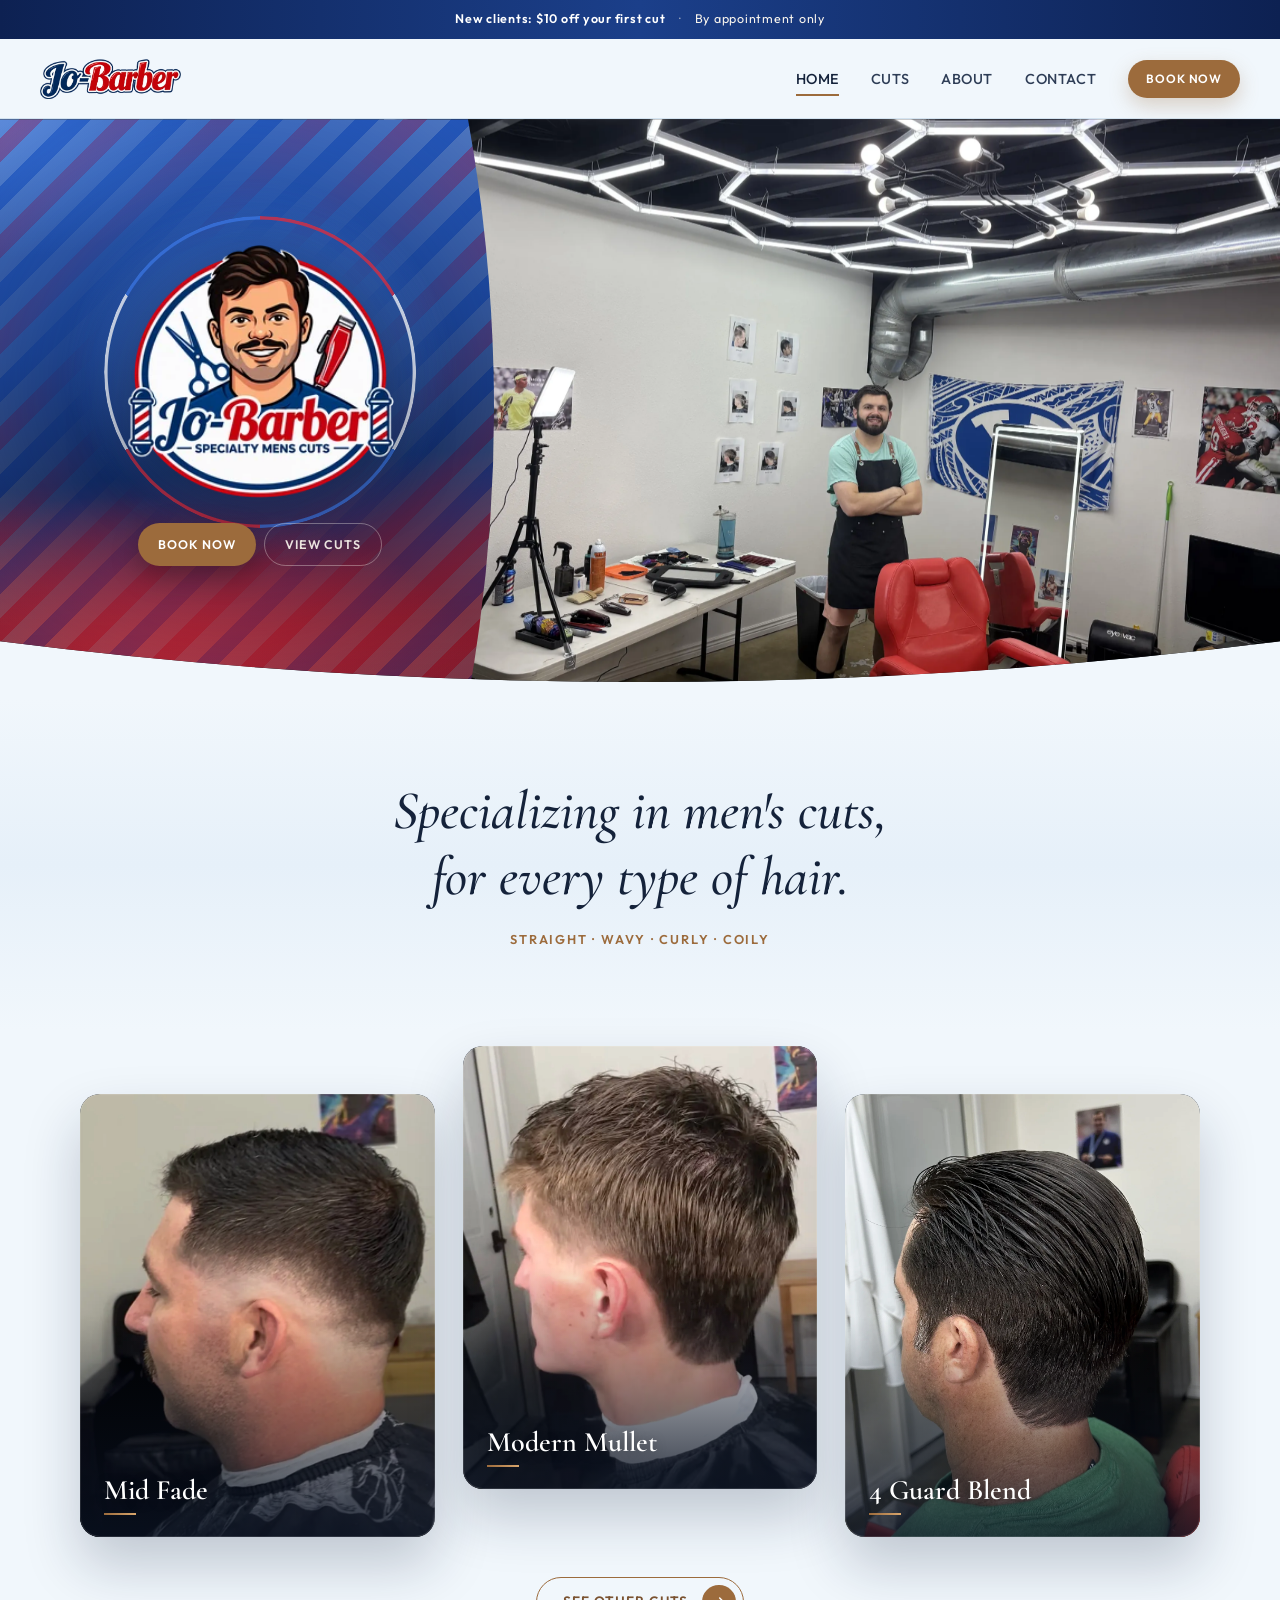
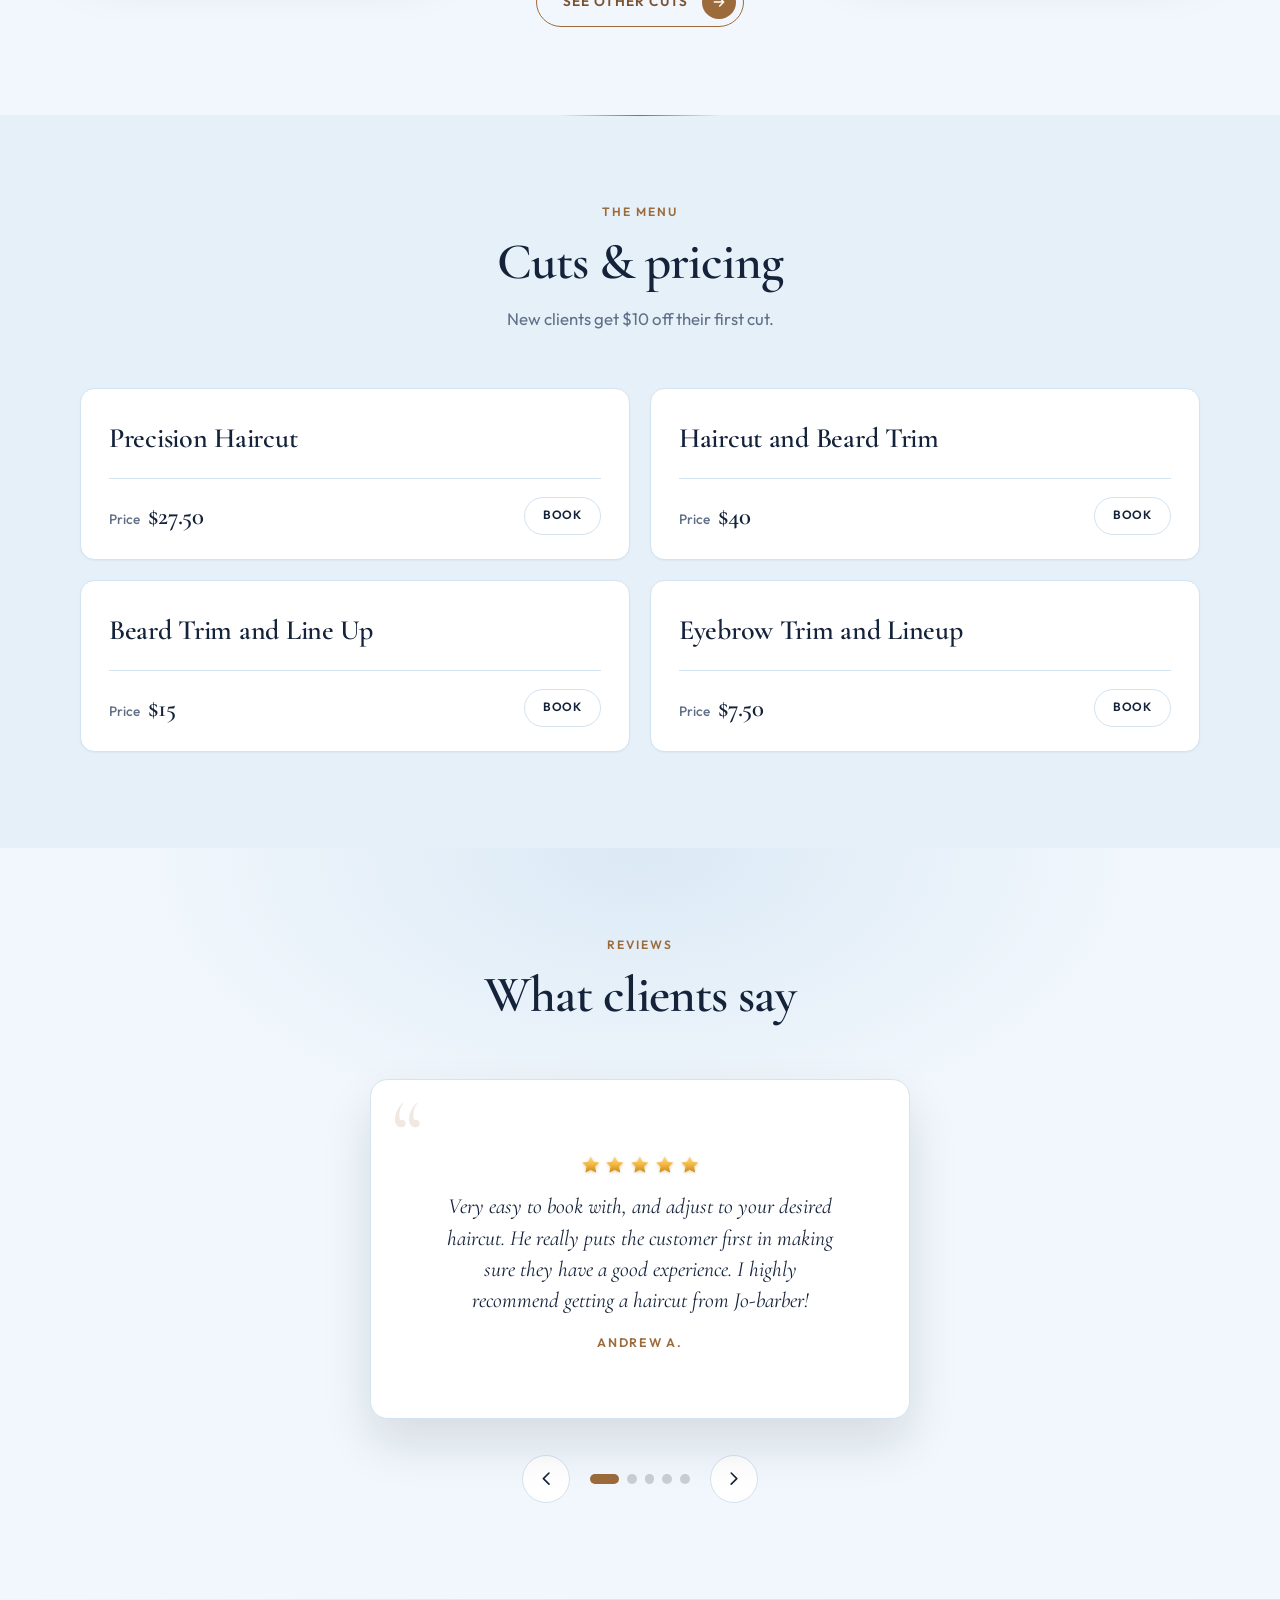
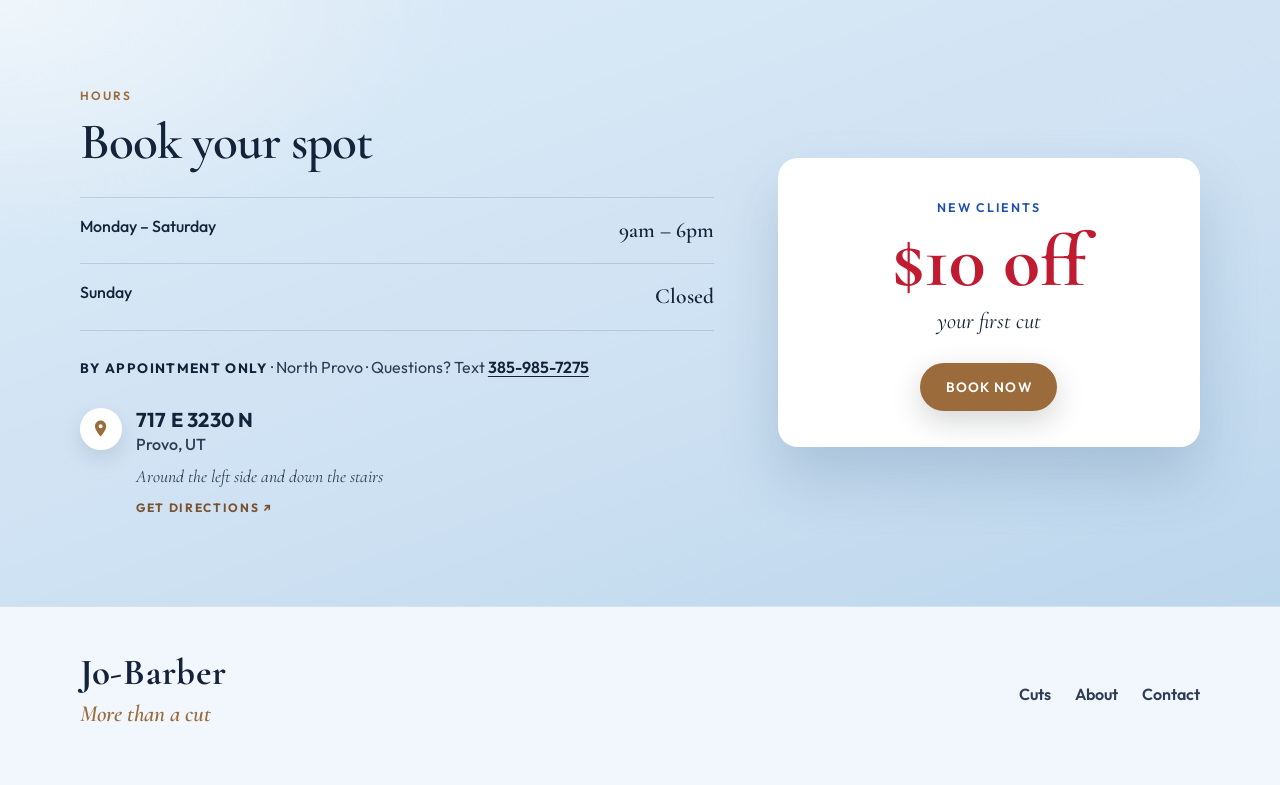
==== commit 3697fb40: "Show reviewers by first name and last initial for privacy. Co-authored-by: Cursor <cursoragent@curso" ====
--- a/index.html
+++ b/index.html
@@ -203,7 +203,7 @@
                   <svg viewBox="0 0 24 24"><use href="#star" /></svg>
                 </div>
                 <blockquote class="review__text">Very easy to book with, and adjust to your desired haircut. He really puts the customer first in making sure they have a good experience. I highly recommend getting a haircut from Jo-barber!</blockquote>
-                <figcaption class="review__name">Andrew Anderson</figcaption>
+                <figcaption class="review__name">Andrew A.</figcaption>
               </figure>
               <figure class="review" data-slide>
                 <div class="review__stars" role="img" aria-label="5 out of 5 stars">
@@ -214,7 +214,7 @@
                   <svg viewBox="0 0 24 24"><use href="#star" /></svg>
                 </div>
                 <blockquote class="review__text">Jorun does such an amazing job every time I come in! I have recommended him to countless guys, and just like me he has become their go to barber. If your looking for a wholesome chat, a picture perfect haircut, and a new barber to brag to your friends about, JoBarber is your guy.</blockquote>
-                <figcaption class="review__name">Bryson Raban</figcaption>
+                <figcaption class="review__name">Bryson R.</figcaption>
               </figure>
               <figure class="review" data-slide>
                 <div class="review__stars" role="img" aria-label="5 out of 5 stars">
@@ -236,7 +236,7 @@
                   <svg viewBox="0 0 24 24"><use href="#star" /></svg>
                 </div>
                 <blockquote class="review__text">The most fire cut I’ve ever had in Utah. Perfectly blended. Jojo takes care of his people. Don’t go anywhere else</blockquote>
-                <figcaption class="review__name">Ben Sammons</figcaption>
+                <figcaption class="review__name">Ben S.</figcaption>
               </figure>
               <figure class="review" data-slide>
                 <div class="review__stars" role="img" aria-label="5 out of 5 stars">
@@ -247,7 +247,7 @@
                   <svg viewBox="0 0 24 24"><use href="#star" /></svg>
                 </div>
                 <blockquote class="review__text">Had my last 15+ haircuts from Jorun. Does a fantastic job every time.</blockquote>
-                <figcaption class="review__name">Nate Richardson</figcaption>
+                <figcaption class="review__name">Nate R.</figcaption>
               </figure>
             </div>
 
